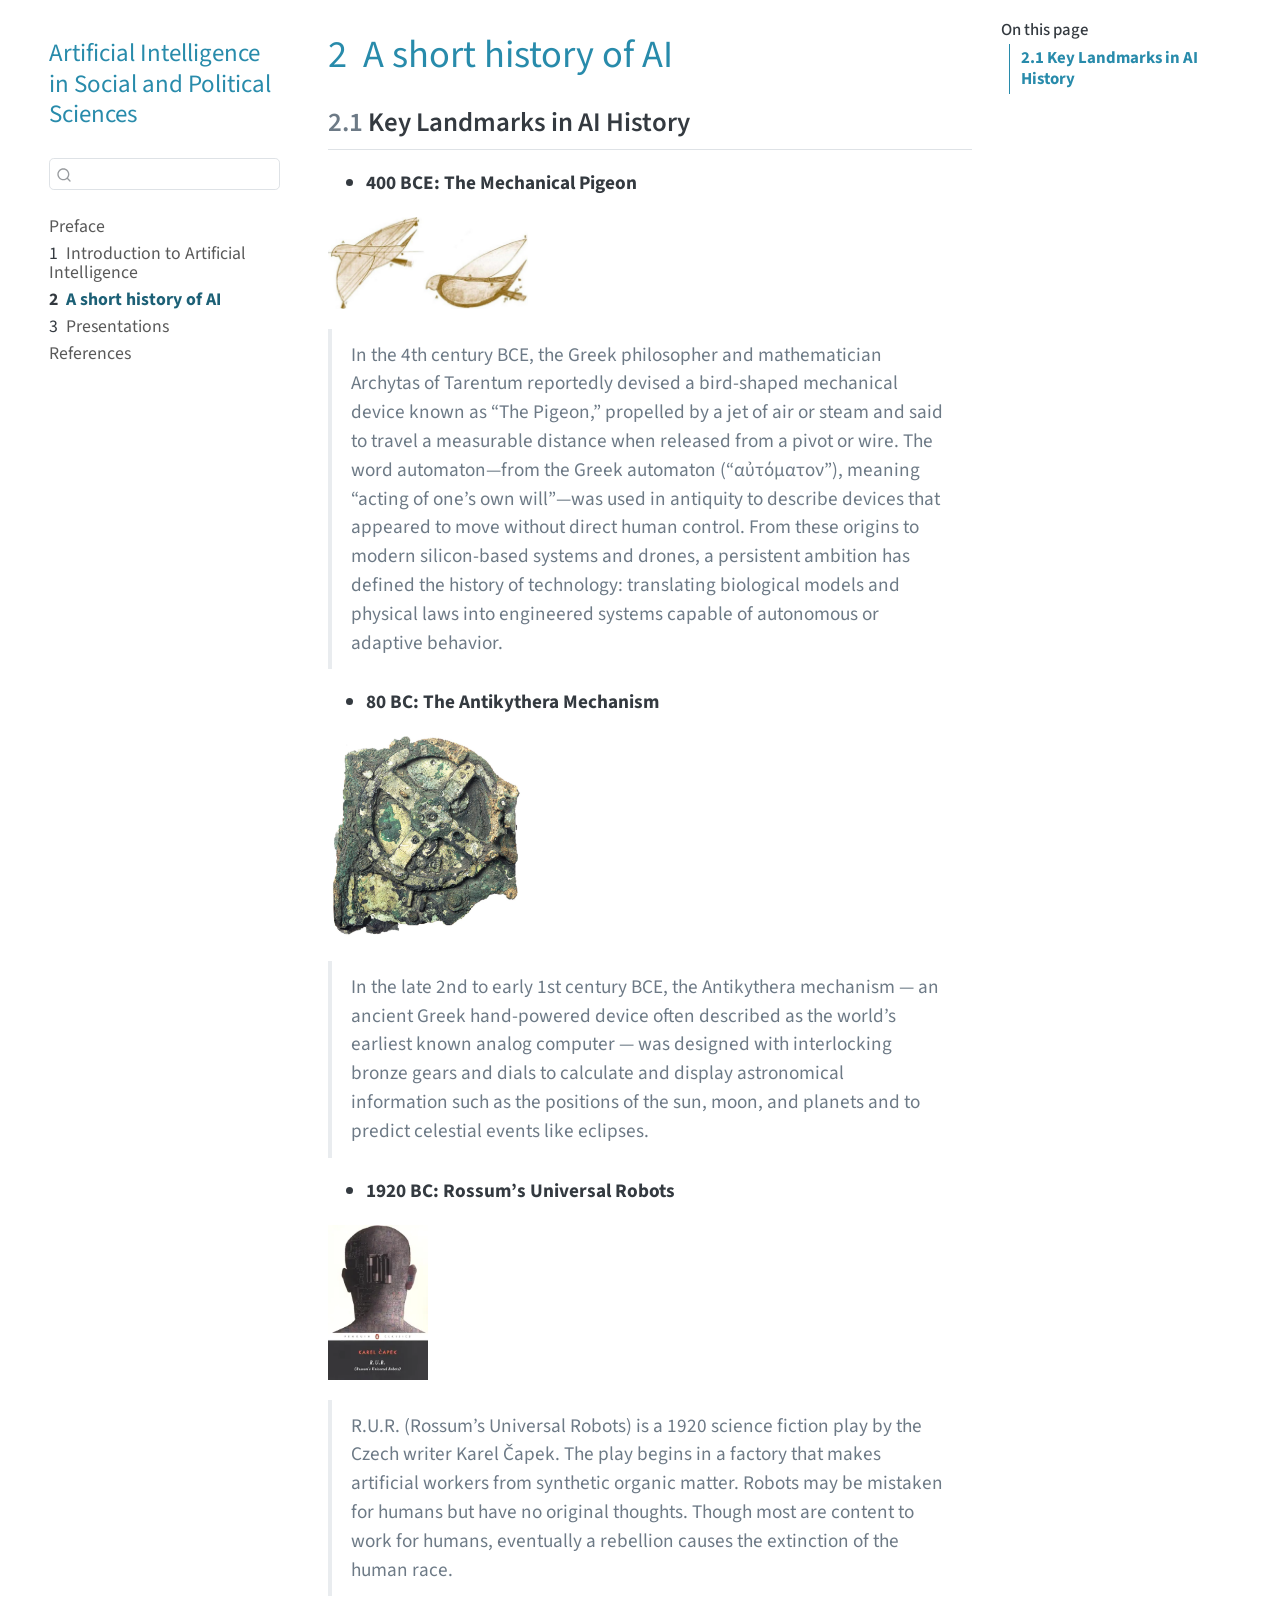
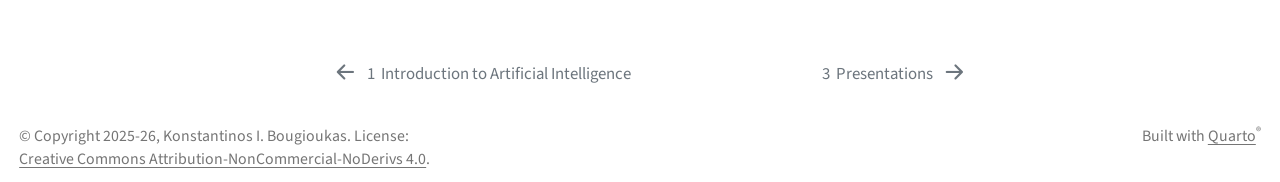
==== _book/history.html @ bc184f57 "0.1.3" ====
<!DOCTYPE html>
<html xmlns="http://www.w3.org/1999/xhtml" lang="en" xml:lang="en"><head>

<meta charset="utf-8">
<meta name="generator" content="quarto-1.8.27">

<meta name="viewport" content="width=device-width, initial-scale=1.0, user-scalable=yes">


<title>2&nbsp; A short history of AI – Artificial Intelligence in Social and Political Sciences</title>
<style>
code{white-space: pre-wrap;}
span.smallcaps{font-variant: small-caps;}
div.columns{display: flex; gap: min(4vw, 1.5em);}
div.column{flex: auto; overflow-x: auto;}
div.hanging-indent{margin-left: 1.5em; text-indent: -1.5em;}
ul.task-list{list-style: none;}
ul.task-list li input[type="checkbox"] {
  width: 0.8em;
  margin: 0 0.8em 0.2em -1em; /* quarto-specific, see https://github.com/quarto-dev/quarto-cli/issues/4556 */ 
  vertical-align: middle;
}
</style>


<script src="site_libs/quarto-nav/quarto-nav.js"></script>
<script src="site_libs/quarto-nav/headroom.min.js"></script>
<script src="site_libs/clipboard/clipboard.min.js"></script>
<script src="site_libs/quarto-search/autocomplete.umd.js"></script>
<script src="site_libs/quarto-search/fuse.min.js"></script>
<script src="site_libs/quarto-search/quarto-search.js"></script>
<meta name="quarto:offset" content="./">
<link href="./presentations.html" rel="next">
<link href="./intro.html" rel="prev">
<link href="./images/cover.png" rel="icon" type="image/png">
<script src="site_libs/quarto-html/quarto.js" type="module"></script>
<script src="site_libs/quarto-html/tabsets/tabsets.js" type="module"></script>
<script src="site_libs/quarto-html/axe/axe-check.js" type="module"></script>
<script src="site_libs/quarto-html/popper.min.js"></script>
<script src="site_libs/quarto-html/tippy.umd.min.js"></script>
<script src="site_libs/quarto-html/anchor.min.js"></script>
<link href="site_libs/quarto-html/tippy.css" rel="stylesheet">
<link href="site_libs/quarto-html/quarto-syntax-highlighting-ed96de9b727972fe78a7b5d16c58bf87.css" rel="stylesheet" id="quarto-text-highlighting-styles">
<script src="site_libs/bootstrap/bootstrap.min.js"></script>
<link href="site_libs/bootstrap/bootstrap-icons.css" rel="stylesheet">
<link href="site_libs/bootstrap/bootstrap-b979bb14bb5571f01108ce764b35f942.min.css" rel="stylesheet" append-hash="true" id="quarto-bootstrap" data-mode="light">
<script id="quarto-search-options" type="application/json">{
  "location": "sidebar",
  "copy-button": false,
  "collapse-after": 3,
  "panel-placement": "start",
  "type": "textbox",
  "limit": 50,
  "keyboard-shortcut": [
    "f",
    "/",
    "s"
  ],
  "show-item-context": false,
  "language": {
    "search-no-results-text": "No results",
    "search-matching-documents-text": "matching documents",
    "search-copy-link-title": "Copy link to search",
    "search-hide-matches-text": "Hide additional matches",
    "search-more-match-text": "more match in this document",
    "search-more-matches-text": "more matches in this document",
    "search-clear-button-title": "Clear",
    "search-text-placeholder": "",
    "search-detached-cancel-button-title": "Cancel",
    "search-submit-button-title": "Submit",
    "search-label": "Search"
  }
}</script>


</head>

<body class="nav-sidebar floating quarto-light">

<div id="quarto-search-results"></div>
  <header id="quarto-header" class="headroom fixed-top">
  <nav class="quarto-secondary-nav">
    <div class="container-fluid d-flex">
      <button type="button" class="quarto-btn-toggle btn" data-bs-toggle="collapse" role="button" data-bs-target=".quarto-sidebar-collapse-item" aria-controls="quarto-sidebar" aria-expanded="false" aria-label="Toggle sidebar navigation" onclick="if (window.quartoToggleHeadroom) { window.quartoToggleHeadroom(); }">
        <i class="bi bi-layout-text-sidebar-reverse"></i>
      </button>
        <nav class="quarto-page-breadcrumbs" aria-label="breadcrumb"><ol class="breadcrumb"><li class="breadcrumb-item"><a href="./history.html"><span class="chapter-number">2</span>&nbsp; <span class="chapter-title">A short history of AI</span></a></li></ol></nav>
        <a class="flex-grow-1" role="navigation" data-bs-toggle="collapse" data-bs-target=".quarto-sidebar-collapse-item" aria-controls="quarto-sidebar" aria-expanded="false" aria-label="Toggle sidebar navigation" onclick="if (window.quartoToggleHeadroom) { window.quartoToggleHeadroom(); }">      
        </a>
      <button type="button" class="btn quarto-search-button" aria-label="Search" onclick="window.quartoOpenSearch();">
        <i class="bi bi-search"></i>
      </button>
    </div>
  </nav>
</header>
<!-- content -->
<div id="quarto-content" class="quarto-container page-columns page-rows-contents page-layout-article">
<!-- sidebar -->
  <nav id="quarto-sidebar" class="sidebar collapse collapse-horizontal quarto-sidebar-collapse-item sidebar-navigation floating overflow-auto">
    <div class="pt-lg-2 mt-2 text-left sidebar-header">
    <div class="sidebar-title mb-0 py-0">
      <a href="./">Artificial Intelligence in Social and Political Sciences</a> 
    </div>
      </div>
        <div class="mt-2 flex-shrink-0 align-items-center">
        <div class="sidebar-search">
        <div id="quarto-search" class="" title="Search"></div>
        </div>
        </div>
    <div class="sidebar-menu-container"> 
    <ul class="list-unstyled mt-1">
        <li class="sidebar-item">
  <div class="sidebar-item-container"> 
  <a href="./index.html" class="sidebar-item-text sidebar-link">
 <span class="menu-text">Preface</span></a>
  </div>
</li>
        <li class="sidebar-item">
  <div class="sidebar-item-container"> 
  <a href="./intro.html" class="sidebar-item-text sidebar-link">
 <span class="menu-text"><span class="chapter-number">1</span>&nbsp; <span class="chapter-title">Introduction to Artificial Intelligence</span></span></a>
  </div>
</li>
        <li class="sidebar-item">
  <div class="sidebar-item-container"> 
  <a href="./history.html" class="sidebar-item-text sidebar-link active">
 <span class="menu-text"><span class="chapter-number">2</span>&nbsp; <span class="chapter-title">A short history of AI</span></span></a>
  </div>
</li>
        <li class="sidebar-item">
  <div class="sidebar-item-container"> 
  <a href="./presentations.html" class="sidebar-item-text sidebar-link">
 <span class="menu-text"><span class="chapter-number">3</span>&nbsp; <span class="chapter-title">Presentations</span></span></a>
  </div>
</li>
        <li class="sidebar-item">
  <div class="sidebar-item-container"> 
  <a href="./references.html" class="sidebar-item-text sidebar-link">
 <span class="menu-text">References</span></a>
  </div>
</li>
    </ul>
    </div>
</nav>
<div id="quarto-sidebar-glass" class="quarto-sidebar-collapse-item" data-bs-toggle="collapse" data-bs-target=".quarto-sidebar-collapse-item"></div>
<!-- margin-sidebar -->
    <div id="quarto-margin-sidebar" class="sidebar margin-sidebar">
        <nav id="TOC" role="doc-toc" class="toc-active">
    <h2 id="toc-title">On this page</h2>
   
  <ul>
  <li><a href="#key-landmarks-in-ai-history" id="toc-key-landmarks-in-ai-history" class="nav-link active" data-scroll-target="#key-landmarks-in-ai-history"><span class="header-section-number">2.1</span> Key Landmarks in AI History</a></li>
  </ul>
</nav>
    </div>
<!-- main -->
<main class="content" id="quarto-document-content">

<header id="title-block-header" class="quarto-title-block default">
<div class="quarto-title">
<h1 class="title"><span id="sec-history" class="quarto-section-identifier"><span class="chapter-number">2</span>&nbsp; <span class="chapter-title">A short history of AI</span></span></h1>
</div>



<div class="quarto-title-meta">

    
  
    
  </div>
  


</header>


<section id="key-landmarks-in-ai-history" class="level2" data-number="2.1">
<h2 data-number="2.1" class="anchored" data-anchor-id="key-landmarks-in-ai-history"><span class="header-section-number">2.1</span> Key Landmarks in AI History</h2>
<ul>
<li><strong>400 BCE: The Mechanical Pigeon</strong></li>
</ul>
<p><img src="\images\pigeon.png" class="img-fluid" width="200"></p>
<blockquote class="blockquote">
<p>In the 4th century BCE, the Greek philosopher and mathematician Archytas of Tarentum reportedly devised a bird-shaped mechanical device known as “The Pigeon,” propelled by a jet of air or steam and said to travel a measurable distance when released from a pivot or wire. The word automaton—from the Greek automaton (“αὐτόματον”), meaning “acting of one’s own will”—was used in antiquity to describe devices that appeared to move without direct human control. From these origins to modern silicon-based systems and drones, a persistent ambition has defined the history of technology: translating biological models and physical laws into engineered systems capable of autonomous or adaptive behavior.</p>
</blockquote>
<ul>
<li><strong>80 BC: The Antikythera Mechanism</strong></li>
</ul>
<p><img src="\images\antikythera.png" class="img-fluid" data-column="margin" width="200"></p>
<blockquote class="blockquote">
<p>In the late 2nd to early 1st century BCE, the Antikythera mechanism — an ancient Greek hand‑powered device often described as the world’s earliest known analog computer — was designed with interlocking bronze gears and dials to calculate and display astronomical information such as the positions of the sun, moon, and planets and to predict celestial events like eclipses.</p>
</blockquote>
<ul>
<li><strong>1920 BC: Rossum’s Universal Robots</strong></li>
</ul>
<p><img src="\images\rur.webp" class="img-fluid" data-column="margin" width="100"></p>
<blockquote class="blockquote">
<p>R.U.R. (Rossum’s Universal Robots) is a 1920 science fiction play by the Czech writer Karel Čapek. The play begins in a factory that makes artificial workers from synthetic organic matter. Robots may be mistaken for humans but have no original thoughts. Though most are content to work for humans, eventually a rebellion causes the extinction of the human race.</p>
</blockquote>


</section>

</main> <!-- /main -->
<script id="quarto-html-after-body" type="application/javascript">
  window.document.addEventListener("DOMContentLoaded", function (event) {
    const icon = "";
    const anchorJS = new window.AnchorJS();
    anchorJS.options = {
      placement: 'right',
      icon: icon
    };
    anchorJS.add('.anchored');
    const isCodeAnnotation = (el) => {
      for (const clz of el.classList) {
        if (clz.startsWith('code-annotation-')) {                     
          return true;
        }
      }
      return false;
    }
    const onCopySuccess = function(e) {
      // button target
      const button = e.trigger;
      // don't keep focus
      button.blur();
      // flash "checked"
      button.classList.add('code-copy-button-checked');
      var currentTitle = button.getAttribute("title");
      button.setAttribute("title", "Copied!");
      let tooltip;
      if (window.bootstrap) {
        button.setAttribute("data-bs-toggle", "tooltip");
        button.setAttribute("data-bs-placement", "left");
        button.setAttribute("data-bs-title", "Copied!");
        tooltip = new bootstrap.Tooltip(button, 
          { trigger: "manual", 
            customClass: "code-copy-button-tooltip",
            offset: [0, -8]});
        tooltip.show();    
      }
      setTimeout(function() {
        if (tooltip) {
          tooltip.hide();
          button.removeAttribute("data-bs-title");
          button.removeAttribute("data-bs-toggle");
          button.removeAttribute("data-bs-placement");
        }
        button.setAttribute("title", currentTitle);
        button.classList.remove('code-copy-button-checked');
      }, 1000);
      // clear code selection
      e.clearSelection();
    }
    const getTextToCopy = function(trigger) {
      const outerScaffold = trigger.parentElement.cloneNode(true);
      const codeEl = outerScaffold.querySelector('code');
      for (const childEl of codeEl.children) {
        if (isCodeAnnotation(childEl)) {
          childEl.remove();
        }
      }
      return codeEl.innerText;
    }
    const clipboard = new window.ClipboardJS('.code-copy-button:not([data-in-quarto-modal])', {
      text: getTextToCopy
    });
    clipboard.on('success', onCopySuccess);
    if (window.document.getElementById('quarto-embedded-source-code-modal')) {
      const clipboardModal = new window.ClipboardJS('.code-copy-button[data-in-quarto-modal]', {
        text: getTextToCopy,
        container: window.document.getElementById('quarto-embedded-source-code-modal')
      });
      clipboardModal.on('success', onCopySuccess);
    }
      var localhostRegex = new RegExp(/^(?:http|https):\/\/localhost\:?[0-9]*\//);
      var mailtoRegex = new RegExp(/^mailto:/);
        var filterRegex = new RegExp('/' + window.location.host + '/');
      var isInternal = (href) => {
          return filterRegex.test(href) || localhostRegex.test(href) || mailtoRegex.test(href);
      }
      // Inspect non-navigation links and adorn them if external
     var links = window.document.querySelectorAll('a[href]:not(.nav-link):not(.navbar-brand):not(.toc-action):not(.sidebar-link):not(.sidebar-item-toggle):not(.pagination-link):not(.no-external):not([aria-hidden]):not(.dropdown-item):not(.quarto-navigation-tool):not(.about-link)');
      for (var i=0; i<links.length; i++) {
        const link = links[i];
        if (!isInternal(link.href)) {
          // undo the damage that might have been done by quarto-nav.js in the case of
          // links that we want to consider external
          if (link.dataset.originalHref !== undefined) {
            link.href = link.dataset.originalHref;
          }
            // target, if specified
            link.setAttribute("target", "_blank");
            if (link.getAttribute("rel") === null) {
              link.setAttribute("rel", "noopener");
            }
        }
      }
    function tippyHover(el, contentFn, onTriggerFn, onUntriggerFn) {
      const config = {
        allowHTML: true,
        maxWidth: 500,
        delay: 100,
        arrow: false,
        appendTo: function(el) {
            return el.parentElement;
        },
        interactive: true,
        interactiveBorder: 10,
        theme: 'quarto',
        placement: 'bottom-start',
      };
      if (contentFn) {
        config.content = contentFn;
      }
      if (onTriggerFn) {
        config.onTrigger = onTriggerFn;
      }
      if (onUntriggerFn) {
        config.onUntrigger = onUntriggerFn;
      }
      window.tippy(el, config); 
    }
    const noterefs = window.document.querySelectorAll('a[role="doc-noteref"]');
    for (var i=0; i<noterefs.length; i++) {
      const ref = noterefs[i];
      tippyHover(ref, function() {
        // use id or data attribute instead here
        let href = ref.getAttribute('data-footnote-href') || ref.getAttribute('href');
        try { href = new URL(href).hash; } catch {}
        const id = href.replace(/^#\/?/, "");
        const note = window.document.getElementById(id);
        if (note) {
          return note.innerHTML;
        } else {
          return "";
        }
      });
    }
    const xrefs = window.document.querySelectorAll('a.quarto-xref');
    const processXRef = (id, note) => {
      // Strip column container classes
      const stripColumnClz = (el) => {
        el.classList.remove("page-full", "page-columns");
        if (el.children) {
          for (const child of el.children) {
            stripColumnClz(child);
          }
        }
      }
      stripColumnClz(note)
      if (id === null || id.startsWith('sec-')) {
        // Special case sections, only their first couple elements
        const container = document.createElement("div");
        if (note.children && note.children.length > 2) {
          container.appendChild(note.children[0].cloneNode(true));
          for (let i = 1; i < note.children.length; i++) {
            const child = note.children[i];
            if (child.tagName === "P" && child.innerText === "") {
              continue;
            } else {
              container.appendChild(child.cloneNode(true));
              break;
            }
          }
          if (window.Quarto?.typesetMath) {
            window.Quarto.typesetMath(container);
          }
          return container.innerHTML
        } else {
          if (window.Quarto?.typesetMath) {
            window.Quarto.typesetMath(note);
          }
          return note.innerHTML;
        }
      } else {
        // Remove any anchor links if they are present
        const anchorLink = note.querySelector('a.anchorjs-link');
        if (anchorLink) {
          anchorLink.remove();
        }
        if (window.Quarto?.typesetMath) {
          window.Quarto.typesetMath(note);
        }
        if (note.classList.contains("callout")) {
          return note.outerHTML;
        } else {
          return note.innerHTML;
        }
      }
    }
    for (var i=0; i<xrefs.length; i++) {
      const xref = xrefs[i];
      tippyHover(xref, undefined, function(instance) {
        instance.disable();
        let url = xref.getAttribute('href');
        let hash = undefined; 
        if (url.startsWith('#')) {
          hash = url;
        } else {
          try { hash = new URL(url).hash; } catch {}
        }
        if (hash) {
          const id = hash.replace(/^#\/?/, "");
          const note = window.document.getElementById(id);
          if (note !== null) {
            try {
              const html = processXRef(id, note.cloneNode(true));
              instance.setContent(html);
            } finally {
              instance.enable();
              instance.show();
            }
          } else {
            // See if we can fetch this
            fetch(url.split('#')[0])
            .then(res => res.text())
            .then(html => {
              const parser = new DOMParser();
              const htmlDoc = parser.parseFromString(html, "text/html");
              const note = htmlDoc.getElementById(id);
              if (note !== null) {
                const html = processXRef(id, note);
                instance.setContent(html);
              } 
            }).finally(() => {
              instance.enable();
              instance.show();
            });
          }
        } else {
          // See if we can fetch a full url (with no hash to target)
          // This is a special case and we should probably do some content thinning / targeting
          fetch(url)
          .then(res => res.text())
          .then(html => {
            const parser = new DOMParser();
            const htmlDoc = parser.parseFromString(html, "text/html");
            const note = htmlDoc.querySelector('main.content');
            if (note !== null) {
              // This should only happen for chapter cross references
              // (since there is no id in the URL)
              // remove the first header
              if (note.children.length > 0 && note.children[0].tagName === "HEADER") {
                note.children[0].remove();
              }
              const html = processXRef(null, note);
              instance.setContent(html);
            } 
          }).finally(() => {
            instance.enable();
            instance.show();
          });
        }
      }, function(instance) {
      });
    }
        let selectedAnnoteEl;
        const selectorForAnnotation = ( cell, annotation) => {
          let cellAttr = 'data-code-cell="' + cell + '"';
          let lineAttr = 'data-code-annotation="' +  annotation + '"';
          const selector = 'span[' + cellAttr + '][' + lineAttr + ']';
          return selector;
        }
        const selectCodeLines = (annoteEl) => {
          const doc = window.document;
          const targetCell = annoteEl.getAttribute("data-target-cell");
          const targetAnnotation = annoteEl.getAttribute("data-target-annotation");
          const annoteSpan = window.document.querySelector(selectorForAnnotation(targetCell, targetAnnotation));
          const lines = annoteSpan.getAttribute("data-code-lines").split(",");
          const lineIds = lines.map((line) => {
            return targetCell + "-" + line;
          })
          let top = null;
          let height = null;
          let parent = null;
          if (lineIds.length > 0) {
              //compute the position of the single el (top and bottom and make a div)
              const el = window.document.getElementById(lineIds[0]);
              top = el.offsetTop;
              height = el.offsetHeight;
              parent = el.parentElement.parentElement;
            if (lineIds.length > 1) {
              const lastEl = window.document.getElementById(lineIds[lineIds.length - 1]);
              const bottom = lastEl.offsetTop + lastEl.offsetHeight;
              height = bottom - top;
            }
            if (top !== null && height !== null && parent !== null) {
              // cook up a div (if necessary) and position it 
              let div = window.document.getElementById("code-annotation-line-highlight");
              if (div === null) {
                div = window.document.createElement("div");
                div.setAttribute("id", "code-annotation-line-highlight");
                div.style.position = 'absolute';
                parent.appendChild(div);
              }
              div.style.top = top - 2 + "px";
              div.style.height = height + 4 + "px";
              div.style.left = 0;
              let gutterDiv = window.document.getElementById("code-annotation-line-highlight-gutter");
              if (gutterDiv === null) {
                gutterDiv = window.document.createElement("div");
                gutterDiv.setAttribute("id", "code-annotation-line-highlight-gutter");
                gutterDiv.style.position = 'absolute';
                const codeCell = window.document.getElementById(targetCell);
                const gutter = codeCell.querySelector('.code-annotation-gutter');
                gutter.appendChild(gutterDiv);
              }
              gutterDiv.style.top = top - 2 + "px";
              gutterDiv.style.height = height + 4 + "px";
            }
            selectedAnnoteEl = annoteEl;
          }
        };
        const unselectCodeLines = () => {
          const elementsIds = ["code-annotation-line-highlight", "code-annotation-line-highlight-gutter"];
          elementsIds.forEach((elId) => {
            const div = window.document.getElementById(elId);
            if (div) {
              div.remove();
            }
          });
          selectedAnnoteEl = undefined;
        };
          // Handle positioning of the toggle
      window.addEventListener(
        "resize",
        throttle(() => {
          elRect = undefined;
          if (selectedAnnoteEl) {
            selectCodeLines(selectedAnnoteEl);
          }
        }, 10)
      );
      function throttle(fn, ms) {
      let throttle = false;
      let timer;
        return (...args) => {
          if(!throttle) { // first call gets through
              fn.apply(this, args);
              throttle = true;
          } else { // all the others get throttled
              if(timer) clearTimeout(timer); // cancel #2
              timer = setTimeout(() => {
                fn.apply(this, args);
                timer = throttle = false;
              }, ms);
          }
        };
      }
        // Attach click handler to the DT
        const annoteDls = window.document.querySelectorAll('dt[data-target-cell]');
        for (const annoteDlNode of annoteDls) {
          annoteDlNode.addEventListener('click', (event) => {
            const clickedEl = event.target;
            if (clickedEl !== selectedAnnoteEl) {
              unselectCodeLines();
              const activeEl = window.document.querySelector('dt[data-target-cell].code-annotation-active');
              if (activeEl) {
                activeEl.classList.remove('code-annotation-active');
              }
              selectCodeLines(clickedEl);
              clickedEl.classList.add('code-annotation-active');
            } else {
              // Unselect the line
              unselectCodeLines();
              clickedEl.classList.remove('code-annotation-active');
            }
          });
        }
    const findCites = (el) => {
      const parentEl = el.parentElement;
      if (parentEl) {
        const cites = parentEl.dataset.cites;
        if (cites) {
          return {
            el,
            cites: cites.split(' ')
          };
        } else {
          return findCites(el.parentElement)
        }
      } else {
        return undefined;
      }
    };
    var bibliorefs = window.document.querySelectorAll('a[role="doc-biblioref"]');
    for (var i=0; i<bibliorefs.length; i++) {
      const ref = bibliorefs[i];
      const citeInfo = findCites(ref);
      if (citeInfo) {
        tippyHover(citeInfo.el, function() {
          var popup = window.document.createElement('div');
          citeInfo.cites.forEach(function(cite) {
            var citeDiv = window.document.createElement('div');
            citeDiv.classList.add('hanging-indent');
            citeDiv.classList.add('csl-entry');
            var biblioDiv = window.document.getElementById('ref-' + cite);
            if (biblioDiv) {
              citeDiv.innerHTML = biblioDiv.innerHTML;
            }
            popup.appendChild(citeDiv);
          });
          return popup.innerHTML;
        });
      }
    }
  });
  </script>
<nav class="page-navigation">
  <div class="nav-page nav-page-previous">
      <a href="./intro.html" class="pagination-link" aria-label="Introduction to Artificial Intelligence">
        <i class="bi bi-arrow-left-short"></i> <span class="nav-page-text"><span class="chapter-number">1</span>&nbsp; <span class="chapter-title">Introduction to Artificial Intelligence</span></span>
      </a>          
  </div>
  <div class="nav-page nav-page-next">
      <a href="./presentations.html" class="pagination-link" aria-label="Presentations">
        <span class="nav-page-text"><span class="chapter-number">3</span>&nbsp; <span class="chapter-title">Presentations</span></span> <i class="bi bi-arrow-right-short"></i>
      </a>
  </div>
</nav>
</div> <!-- /content -->
<footer class="footer">
  <div class="nav-footer">
    <div class="nav-footer-left">
<p>© Copyright 2025-26, Konstantinos I. Bougioukas. License: <a href="https://creativecommons.org/licenses/by-nc-nd/4.0/">Creative Commons Attribution-NonCommercial-NoDerivs 4.0</a>.</p>
</div>   
    <div class="nav-footer-center">
      &nbsp;
    </div>
    <div class="nav-footer-right">
<p>Built with <a href="https://quarto.org/">Quarto</a><sup>®</sup></p>
</div>
  </div>
</footer>




</body></html>
---- _book/site_libs/quarto-html/tippy.css ----
.tippy-box[data-animation=fade][data-state=hidden]{opacity:0}[data-tippy-root]{max-width:calc(100vw - 10px)}.tippy-box{position:relative;background-color:#333;color:#fff;border-radius:4px;font-size:14px;line-height:1.4;white-space:normal;outline:0;transition-property:transform,visibility,opacity}.tippy-box[data-placement^=top]>.tippy-arrow{bottom:0}.tippy-box[data-placement^=top]>.tippy-arrow:before{bottom:-7px;left:0;border-width:8px 8px 0;border-top-color:initial;transform-origin:center top}.tippy-box[data-placement^=bottom]>.tippy-arrow{top:0}.tippy-box[data-placement^=bottom]>.tippy-arrow:before{top:-7px;left:0;border-width:0 8px 8px;border-bottom-color:initial;transform-origin:center bottom}.tippy-box[data-placement^=left]>.tippy-arrow{right:0}.tippy-box[data-placement^=left]>.tippy-arrow:before{border-width:8px 0 8px 8px;border-left-color:initial;right:-7px;transform-origin:center left}.tippy-box[data-placement^=right]>.tippy-arrow{left:0}.tippy-box[data-placement^=right]>.tippy-arrow:before{left:-7px;border-width:8px 8px 8px 0;border-right-color:initial;transform-origin:center right}.tippy-box[data-inertia][data-state=visible]{transition-timing-function:cubic-bezier(.54,1.5,.38,1.11)}.tippy-arrow{width:16px;height:16px;color:#333}.tippy-arrow:before{content:"";position:absolute;border-color:transparent;border-style:solid}.tippy-content{position:relative;padding:5px 9px;z-index:1}
---- _book/site_libs/quarto-html/quarto-syntax-highlighting-ed96de9b727972fe78a7b5d16c58bf87.css ----
/* quarto syntax highlight colors */
:root {
  --quarto-hl-ot-color: #003B4F;
  --quarto-hl-at-color: #657422;
  --quarto-hl-ss-color: #20794D;
  --quarto-hl-an-color: #5E5E5E;
  --quarto-hl-fu-color: #4758AB;
  --quarto-hl-st-color: #20794D;
  --quarto-hl-cf-color: #003B4F;
  --quarto-hl-op-color: #5E5E5E;
  --quarto-hl-er-color: #AD0000;
  --quarto-hl-bn-color: #AD0000;
  --quarto-hl-al-color: #AD0000;
  --quarto-hl-va-color: #111111;
  --quarto-hl-bu-color: inherit;
  --quarto-hl-ex-color: inherit;
  --quarto-hl-pp-color: #AD0000;
  --quarto-hl-in-color: #5E5E5E;
  --quarto-hl-vs-color: #20794D;
  --quarto-hl-wa-color: #5E5E5E;
  --quarto-hl-do-color: #5E5E5E;
  --quarto-hl-im-color: #00769E;
  --quarto-hl-ch-color: #20794D;
  --quarto-hl-dt-color: #AD0000;
  --quarto-hl-fl-color: #AD0000;
  --quarto-hl-co-color: #5E5E5E;
  --quarto-hl-cv-color: #5E5E5E;
  --quarto-hl-cn-color: #8f5902;
  --quarto-hl-sc-color: #5E5E5E;
  --quarto-hl-dv-color: #AD0000;
  --quarto-hl-kw-color: #003B4F;
}

/* other quarto variables */
:root {
  --quarto-font-monospace: SFMono-Regular, Menlo, Monaco, Consolas, "Liberation Mono", "Courier New", monospace;
}

/* syntax highlight based on Pandoc's rules */
pre > code.sourceCode > span {
  color: #003B4F;
}

code.sourceCode > span {
  color: #003B4F;
}

div.sourceCode,
div.sourceCode pre.sourceCode {
  color: #003B4F;
}

/* Normal */
code span {
  color: #003B4F;
}

/* Alert */
code span.al {
  color: #AD0000;
  font-style: inherit;
}

/* Annotation */
code span.an {
  color: #5E5E5E;
  font-style: inherit;
}

/* Attribute */
code span.at {
  color: #657422;
  font-style: inherit;
}

/* BaseN */
code span.bn {
  color: #AD0000;
  font-style: inherit;
}

/* BuiltIn */
code span.bu {
  font-style: inherit;
}

/* ControlFlow */
code span.cf {
  color: #003B4F;
  font-weight: bold;
  font-style: inherit;
}

/* Char */
code span.ch {
  color: #20794D;
  font-style: inherit;
}

/* Constant */
code span.cn {
  color: #8f5902;
  font-style: inherit;
}

/* Comment */
code span.co {
  color: #5E5E5E;
  font-style: inherit;
}

/* CommentVar */
code span.cv {
  color: #5E5E5E;
  font-style: italic;
}

/* Documentation */
code span.do {
  color: #5E5E5E;
  font-style: italic;
}

/* DataType */
code span.dt {
  color: #AD0000;
  font-style: inherit;
}

/* DecVal */
code span.dv {
  color: #AD0000;
  font-style: inherit;
}

/* Error */
code span.er {
  color: #AD0000;
  font-style: inherit;
}

/* Extension */
code span.ex {
  font-style: inherit;
}

/* Float */
code span.fl {
  color: #AD0000;
  font-style: inherit;
}

/* Function */
code span.fu {
  color: #4758AB;
  font-style: inherit;
}

/* Import */
code span.im {
  color: #00769E;
  font-style: inherit;
}

/* Information */
code span.in {
  color: #5E5E5E;
  font-style: inherit;
}

/* Keyword */
code span.kw {
  color: #003B4F;
  font-weight: bold;
  font-style: inherit;
}

/* Operator */
code span.op {
  color: #5E5E5E;
  font-style: inherit;
}

/* Other */
code span.ot {
  color: #003B4F;
  font-style: inherit;
}

/* Preprocessor */
code span.pp {
  color: #AD0000;
  font-style: inherit;
}

/* SpecialChar */
code span.sc {
  color: #5E5E5E;
  font-style: inherit;
}

/* SpecialString */
code span.ss {
  color: #20794D;
  font-style: inherit;
}

/* String */
code span.st {
  color: #20794D;
  font-style: inherit;
}

/* Variable */
code span.va {
  color: #111111;
  font-style: inherit;
}

/* VerbatimString */
code span.vs {
  color: #20794D;
  font-style: inherit;
}

/* Warning */
code span.wa {
  color: #5E5E5E;
  font-style: italic;
}

.prevent-inlining {
  content: "</";
}

/*# sourceMappingURL=0920dd6d7437995b8cdf7429764427b1.css.map */
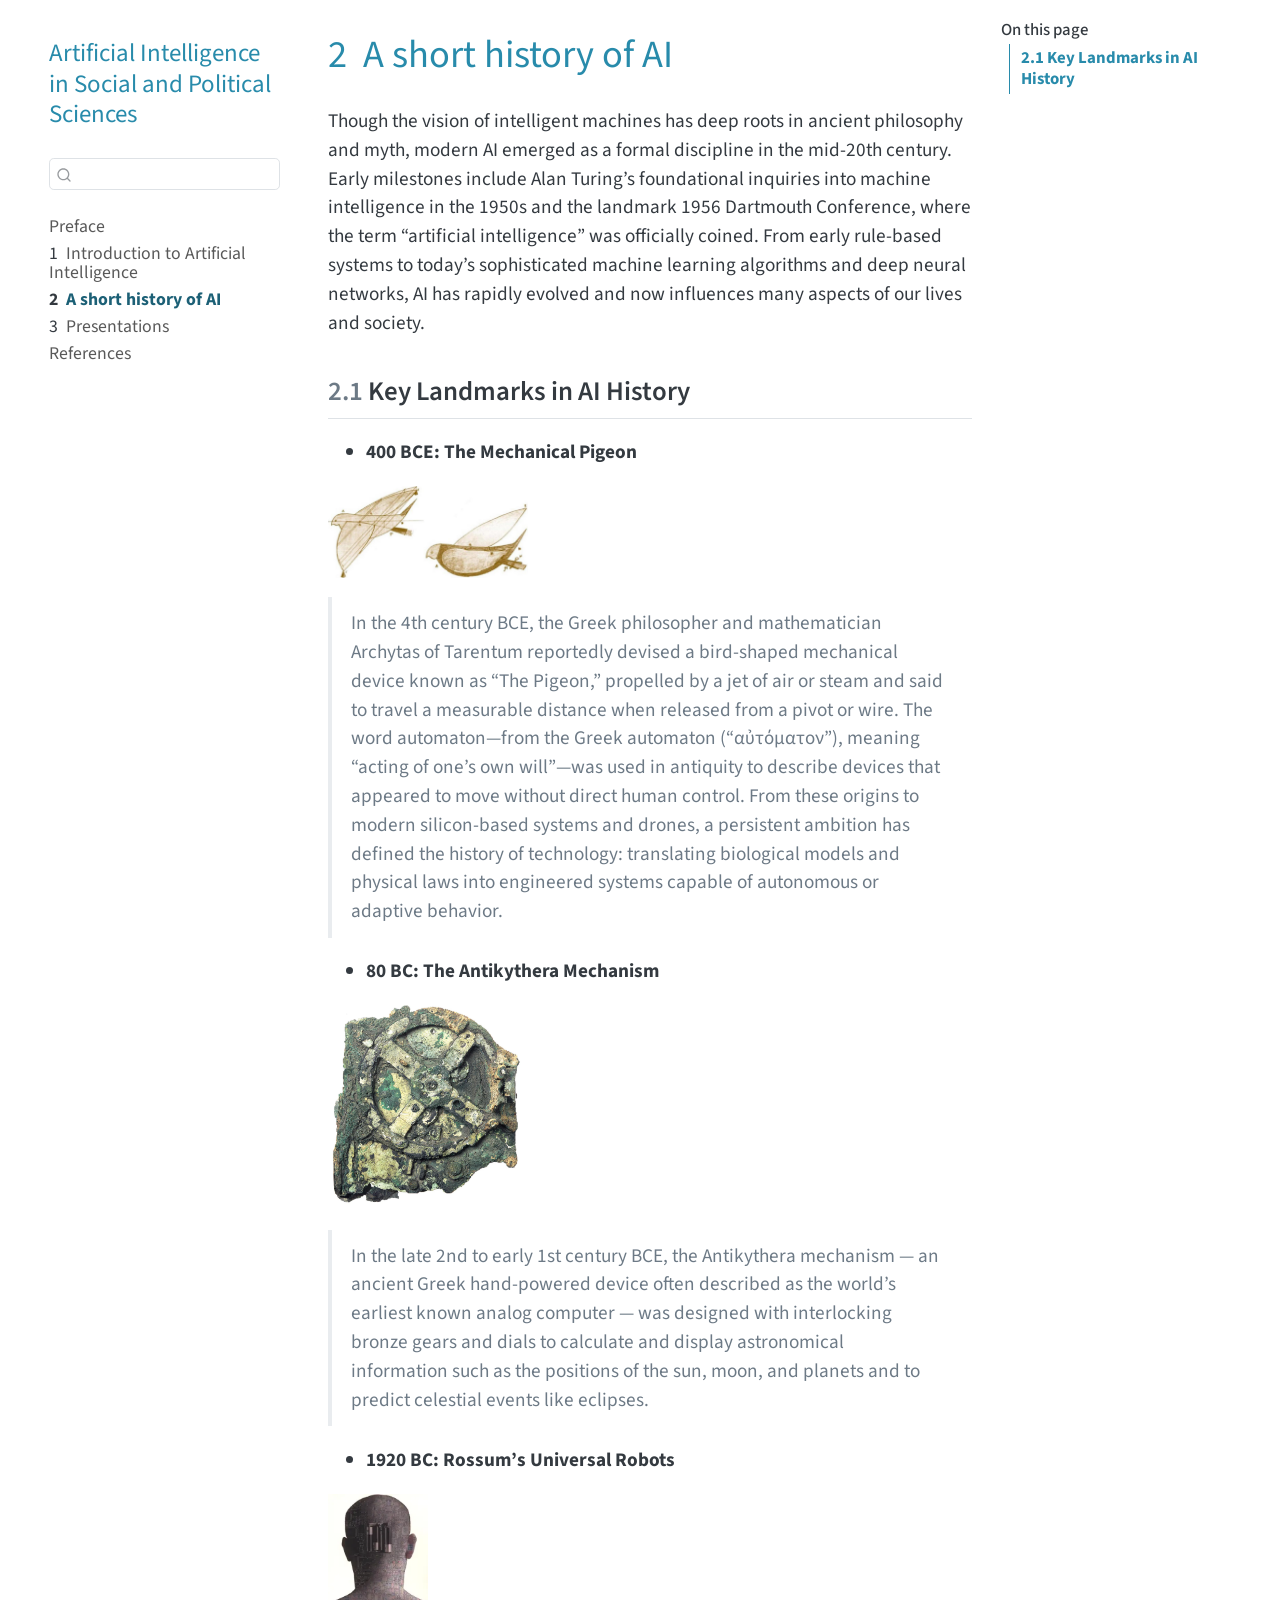
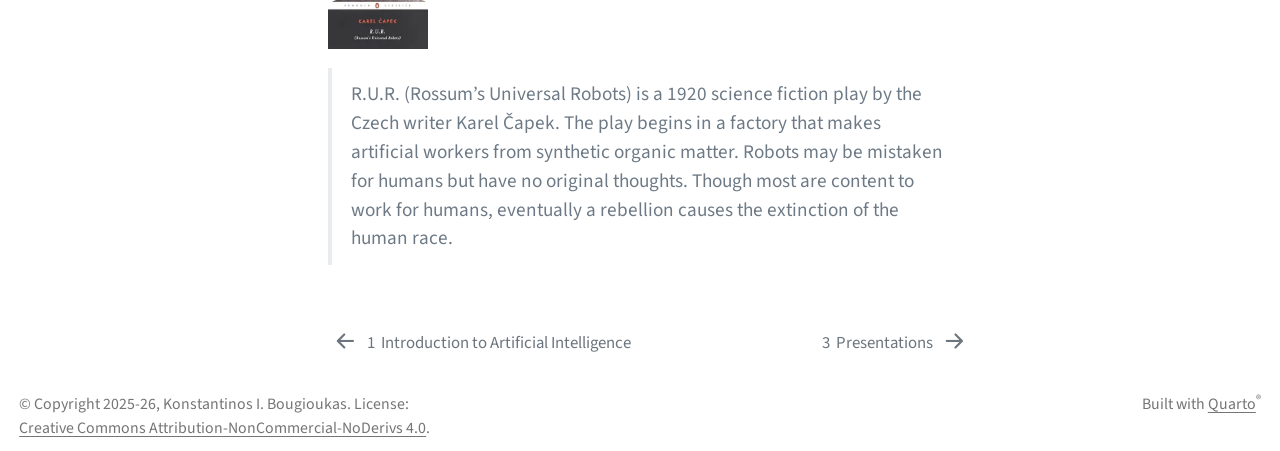
==== commit 127af141: "0.1.4" ====
--- a/_book/history.html
+++ b/_book/history.html
@@ -175,6 +175,7 @@
 </header>
 
 
+<p>Though the vision of intelligent machines has deep roots in ancient philosophy and myth, modern AI emerged as a formal discipline in the mid-20th century. Early milestones include Alan Turing’s foundational inquiries into machine intelligence in the 1950s and the landmark 1956 Dartmouth Conference, where the term “artificial intelligence” was officially coined. From early rule-based systems to today’s sophisticated machine learning algorithms and deep neural networks, AI has rapidly evolved and now influences many aspects of our lives and society.</p>
 <section id="key-landmarks-in-ai-history" class="level2" data-number="2.1">
 <h2 data-number="2.1" class="anchored" data-anchor-id="key-landmarks-in-ai-history"><span class="header-section-number">2.1</span> Key Landmarks in AI History</h2>
 <ul>
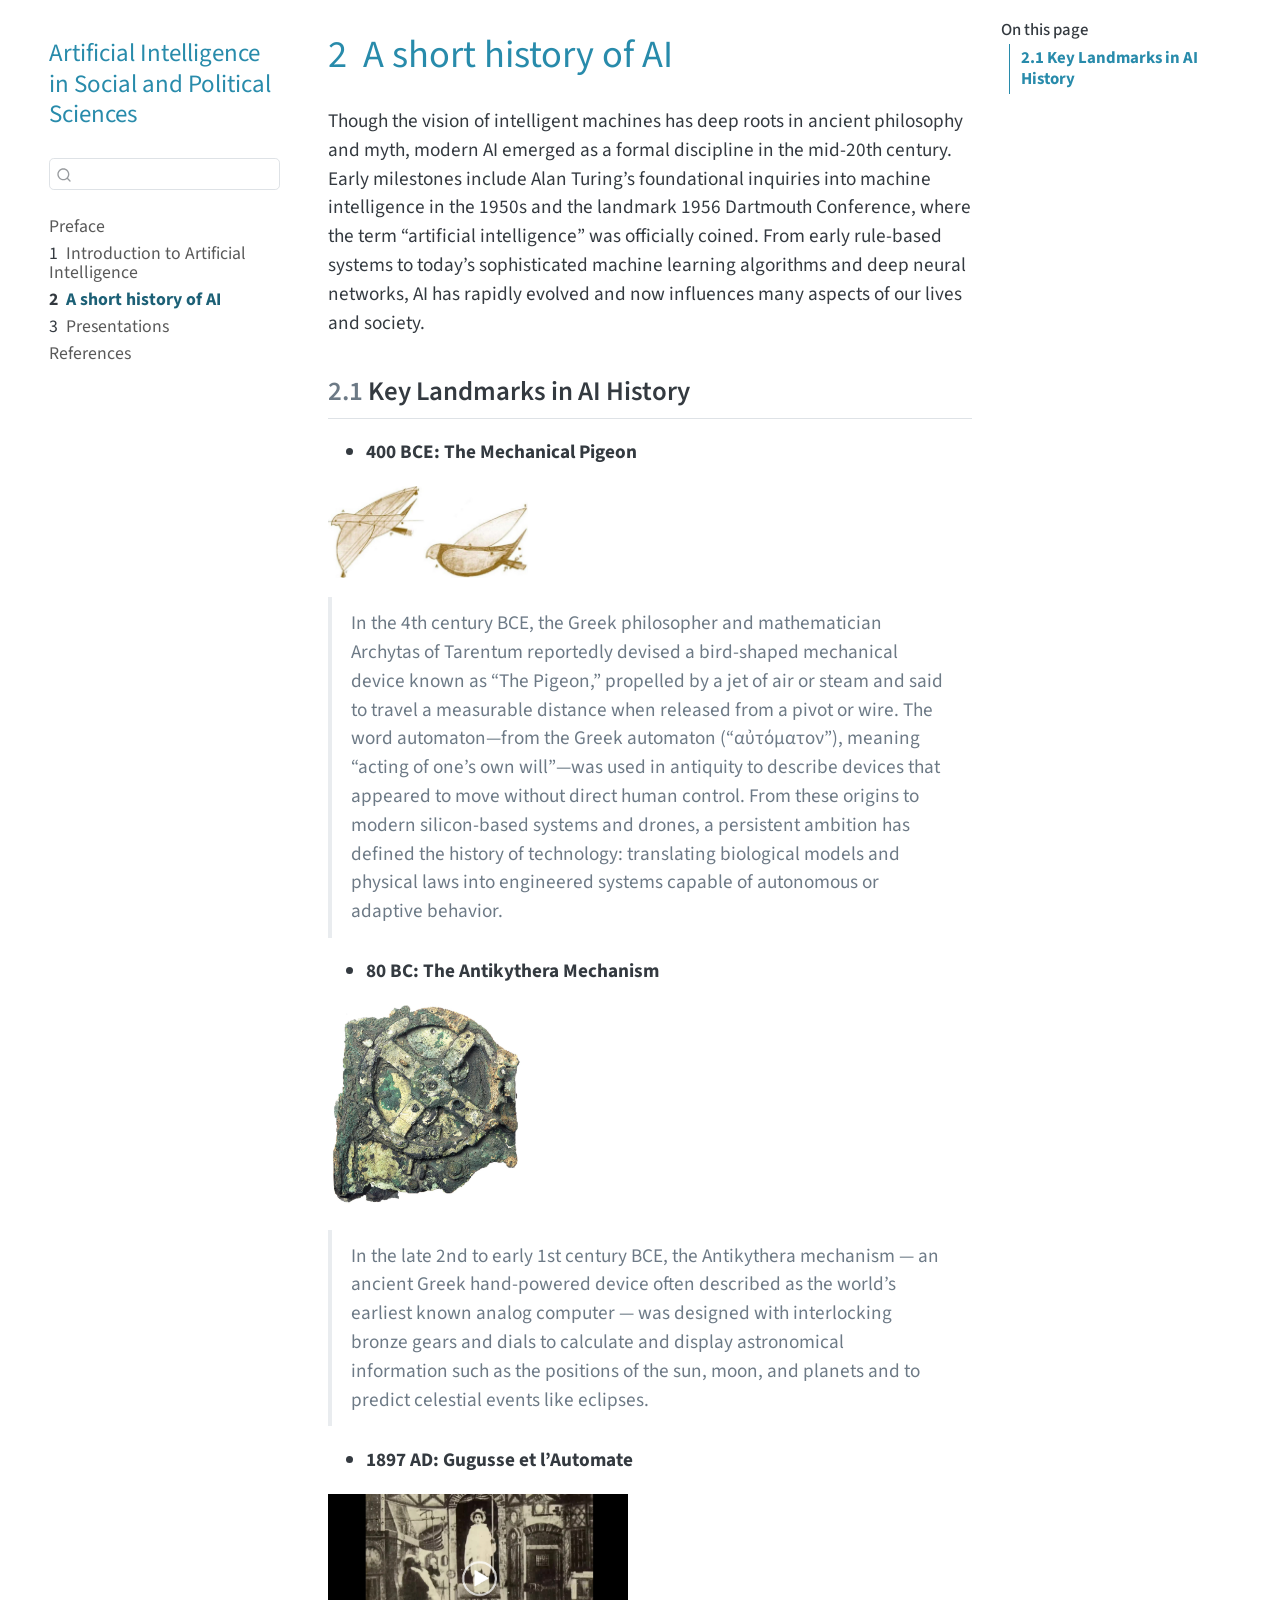
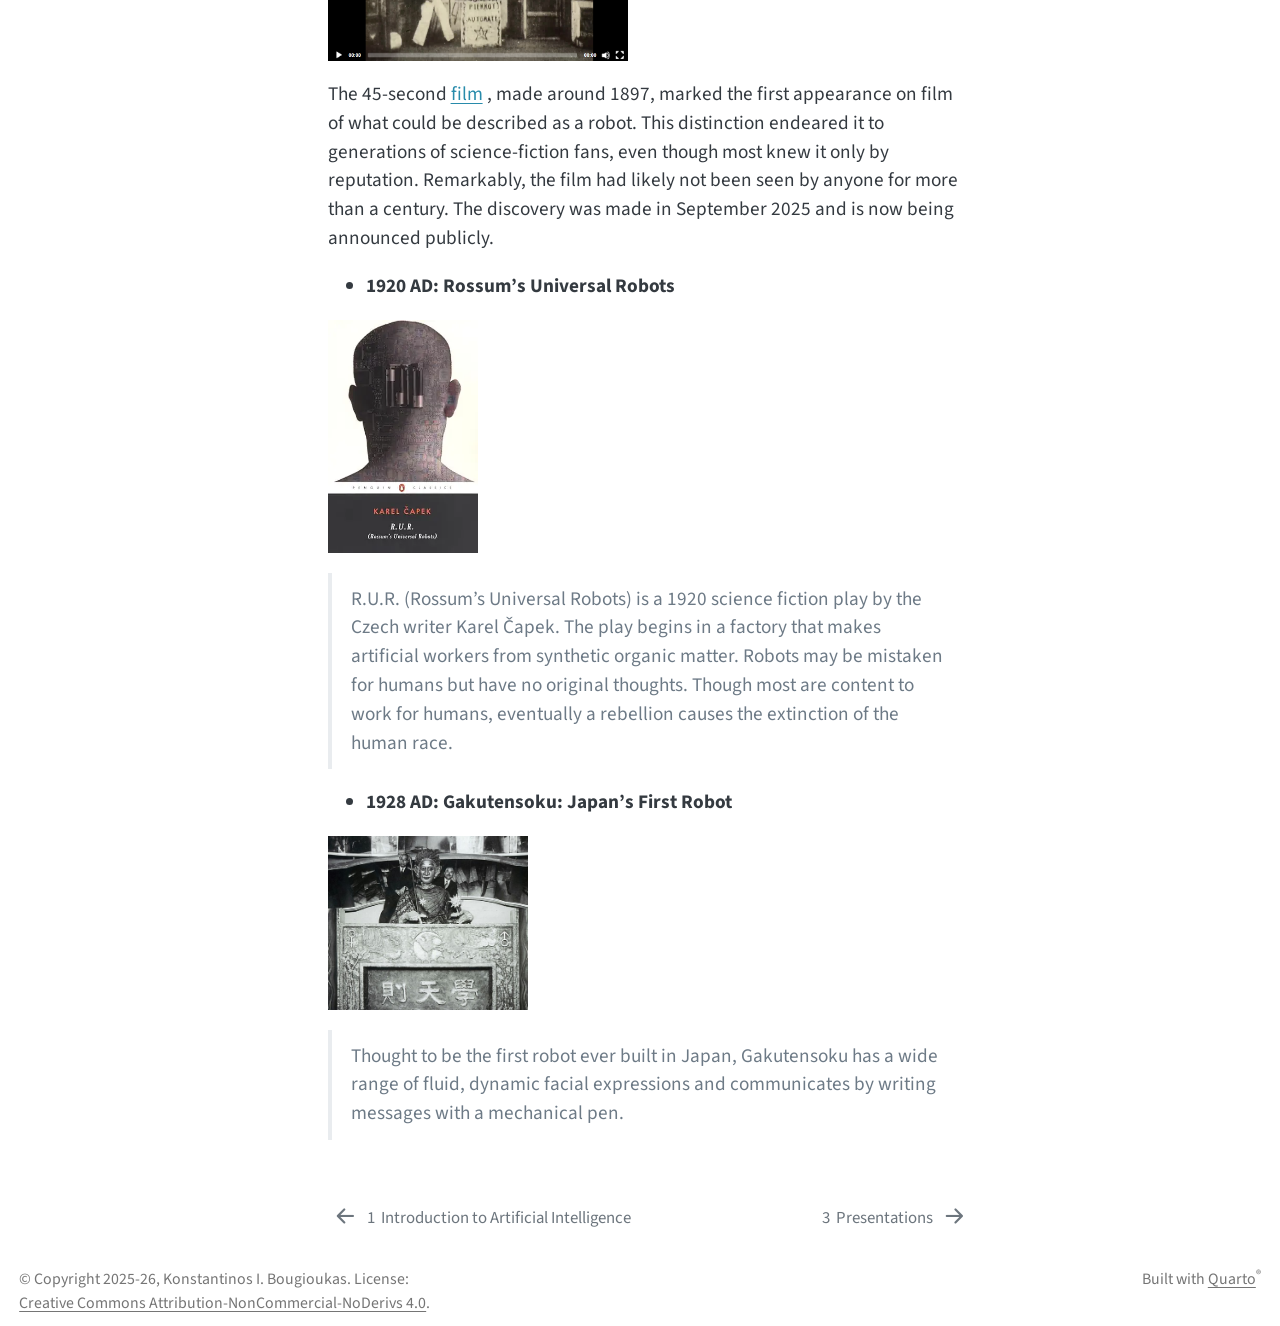
==== commit 2d49dd51: "0.1.5" ====
--- a/_book/history.html
+++ b/_book/history.html
@@ -193,11 +193,23 @@
 <p>In the late 2nd to early 1st century BCE, the Antikythera mechanism — an ancient Greek hand‑powered device often described as the world’s earliest known analog computer — was designed with interlocking bronze gears and dials to calculate and display astronomical information such as the positions of the sun, moon, and planets and to predict celestial events like eclipses.</p>
 </blockquote>
 <ul>
-<li><strong>1920 BC: Rossum’s Universal Robots</strong></li>
+<li><strong>1897 AD: Gugusse et l’Automate</strong></li>
 </ul>
-<p><img src="\images\rur.webp" class="img-fluid" data-column="margin" width="100"></p>
+<p><img src="\images\gugusse.png" class="img-fluid" data-column="margin" width="300"></p>
+<p>The 45-second <a href="https://www.loc.gov/item/2026125501/?loclr=blogloc">film</a> , made around 1897, marked the first appearance on film of what could be described as a robot. This distinction endeared it to generations of science-fiction fans, even though most knew it only by reputation. Remarkably, the film had likely not been seen by anyone for more than a century. The discovery was made in September 2025 and is now being announced publicly.</p>
+<ul>
+<li><strong>1920 AD: Rossum’s Universal Robots</strong></li>
+</ul>
+<p><img src="\images\rur.webp" class="img-fluid" data-column="margin" width="150"></p>
 <blockquote class="blockquote">
 <p>R.U.R. (Rossum’s Universal Robots) is a 1920 science fiction play by the Czech writer Karel Čapek. The play begins in a factory that makes artificial workers from synthetic organic matter. Robots may be mistaken for humans but have no original thoughts. Though most are content to work for humans, eventually a rebellion causes the extinction of the human race.</p>
+</blockquote>
+<ul>
+<li><strong>1928 AD: Gakutensoku: Japan’s First Robot</strong></li>
+</ul>
+<p><img src="\images\gakutensokuold.jpg" class="img-fluid" data-column="margin" width="200"></p>
+<blockquote class="blockquote">
+<p>Thought to be the first robot ever built in Japan, Gakutensoku has a wide range of fluid, dynamic facial expressions and communicates by writing messages with a mechanical pen.</p>
 </blockquote>
 
 
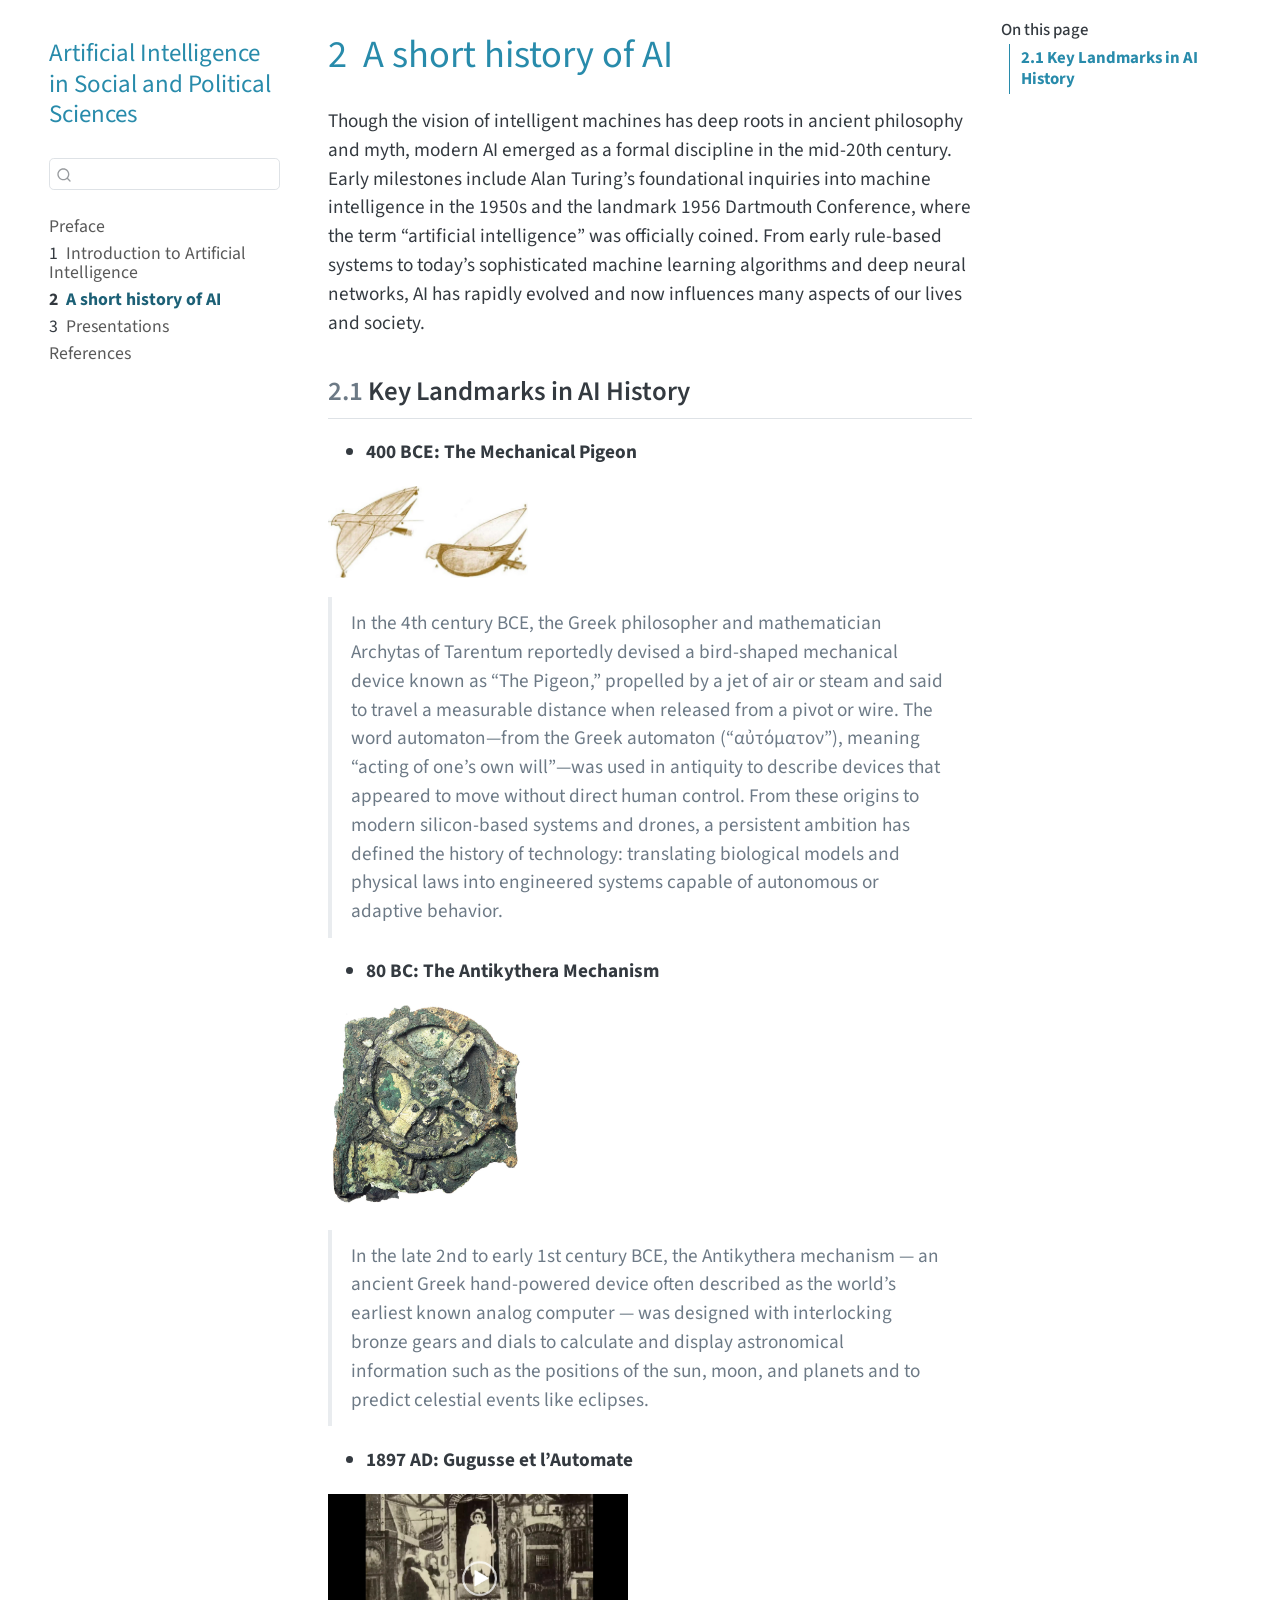
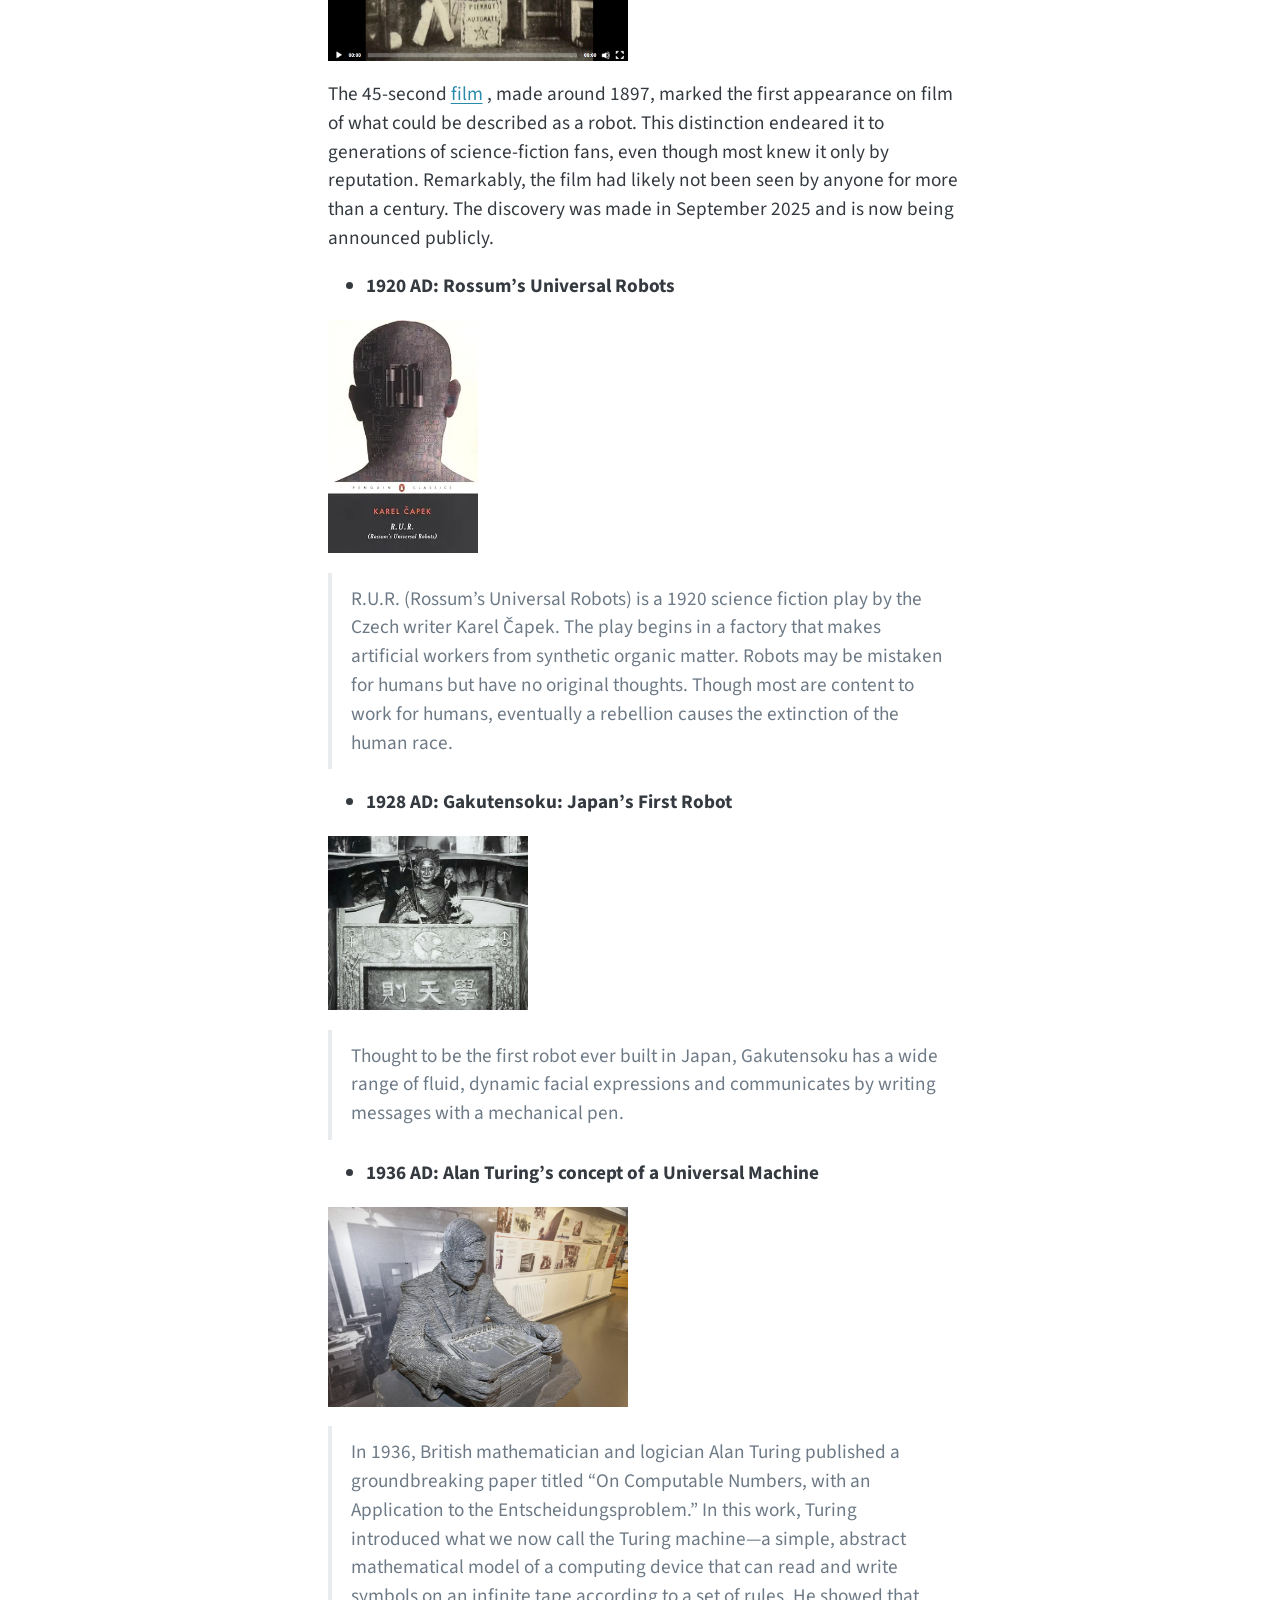
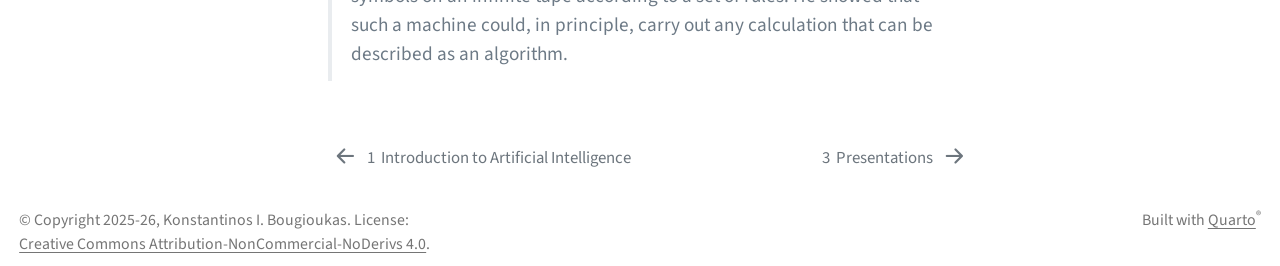
==== commit 4634e9d6: "0.1.6" ====
--- a/_book/history.html
+++ b/_book/history.html
@@ -211,6 +211,13 @@
 <blockquote class="blockquote">
 <p>Thought to be the first robot ever built in Japan, Gakutensoku has a wide range of fluid, dynamic facial expressions and communicates by writing messages with a mechanical pen.</p>
 </blockquote>
+<ul>
+<li><strong>1936 AD: Alan Turing’s concept of a Universal Machine</strong></li>
+</ul>
+<p><img src="\images\turing.jpg" class="img-fluid" data-column="margin" width="300"></p>
+<blockquote class="blockquote">
+<p>In 1936, British mathematician and logician Alan Turing published a groundbreaking paper titled “On Computable Numbers, with an Application to the Entscheidungsproblem.” In this work, Turing introduced what we now call the Turing machine—a simple, abstract mathematical model of a computing device that can read and write symbols on an infinite tape according to a set of rules. He showed that such a machine could, in principle, carry out any calculation that can be described as an algorithm.</p>
+</blockquote>
 
 
 </section>
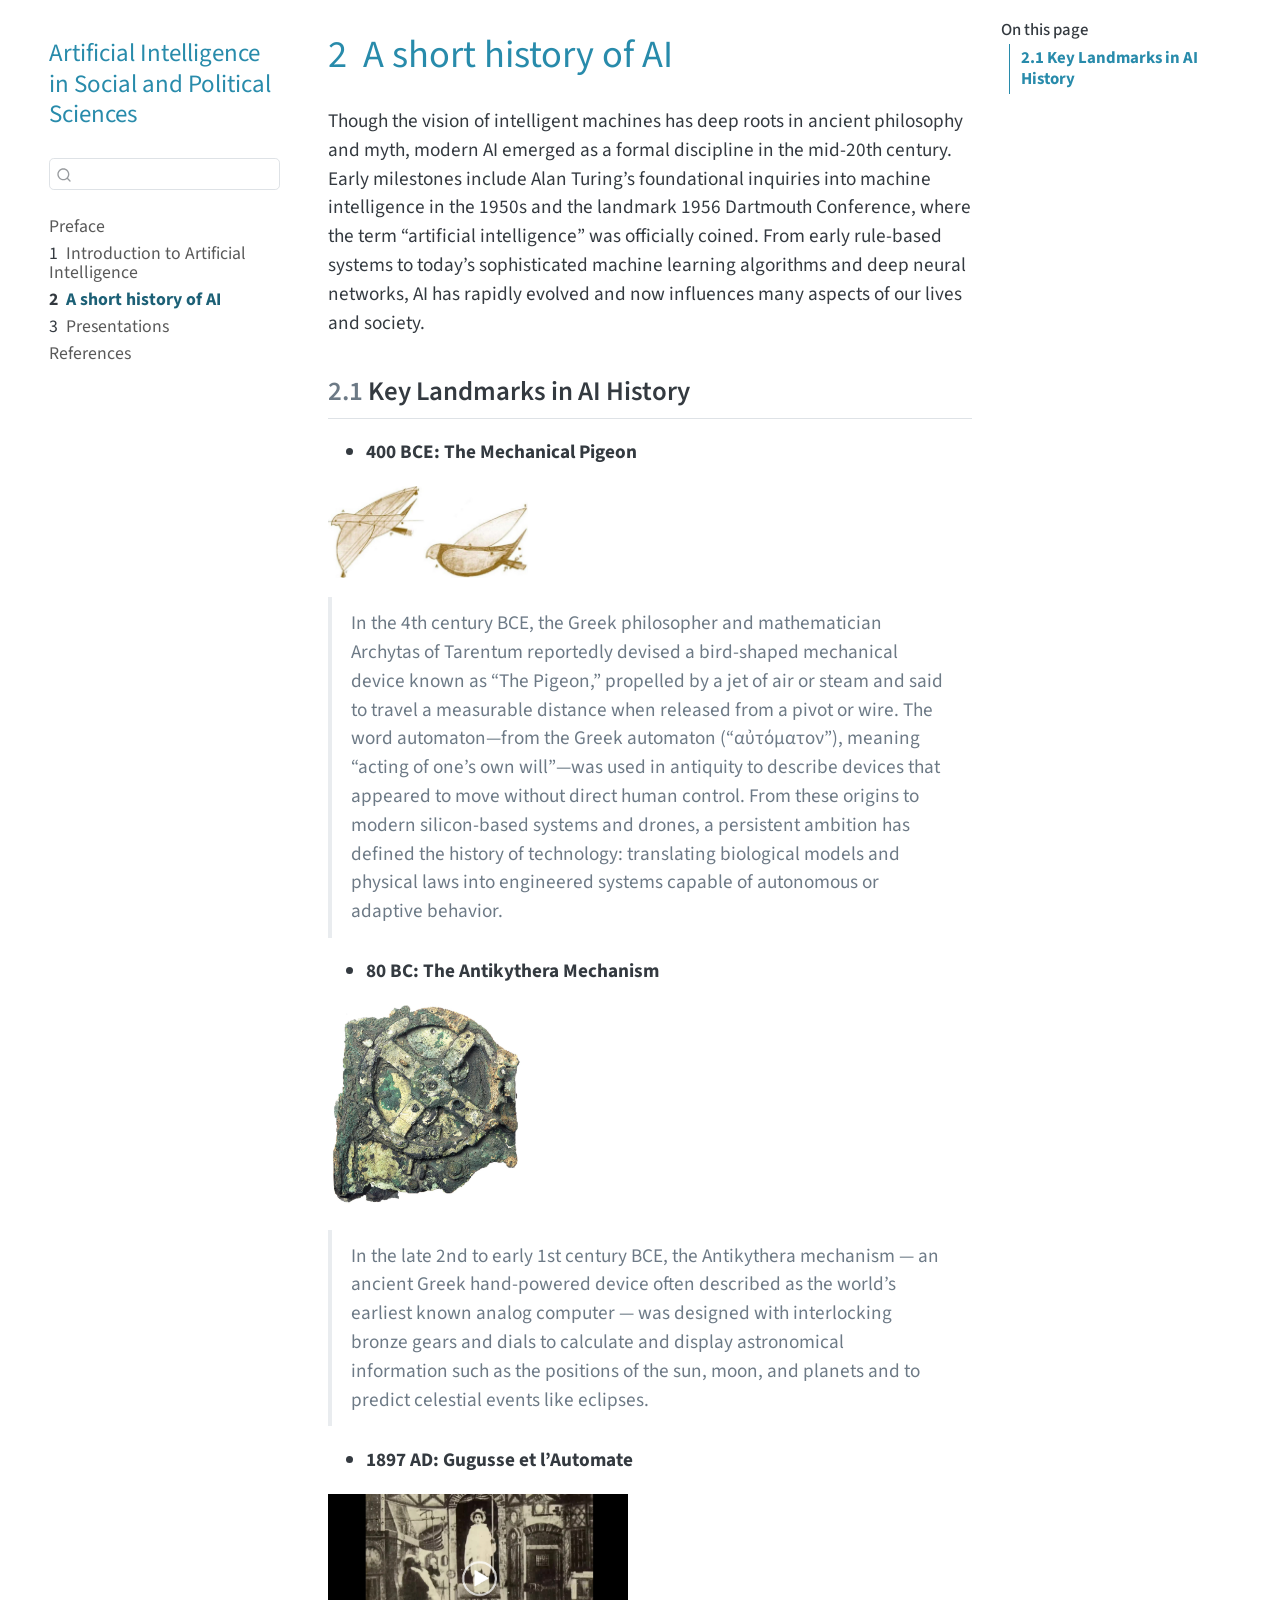
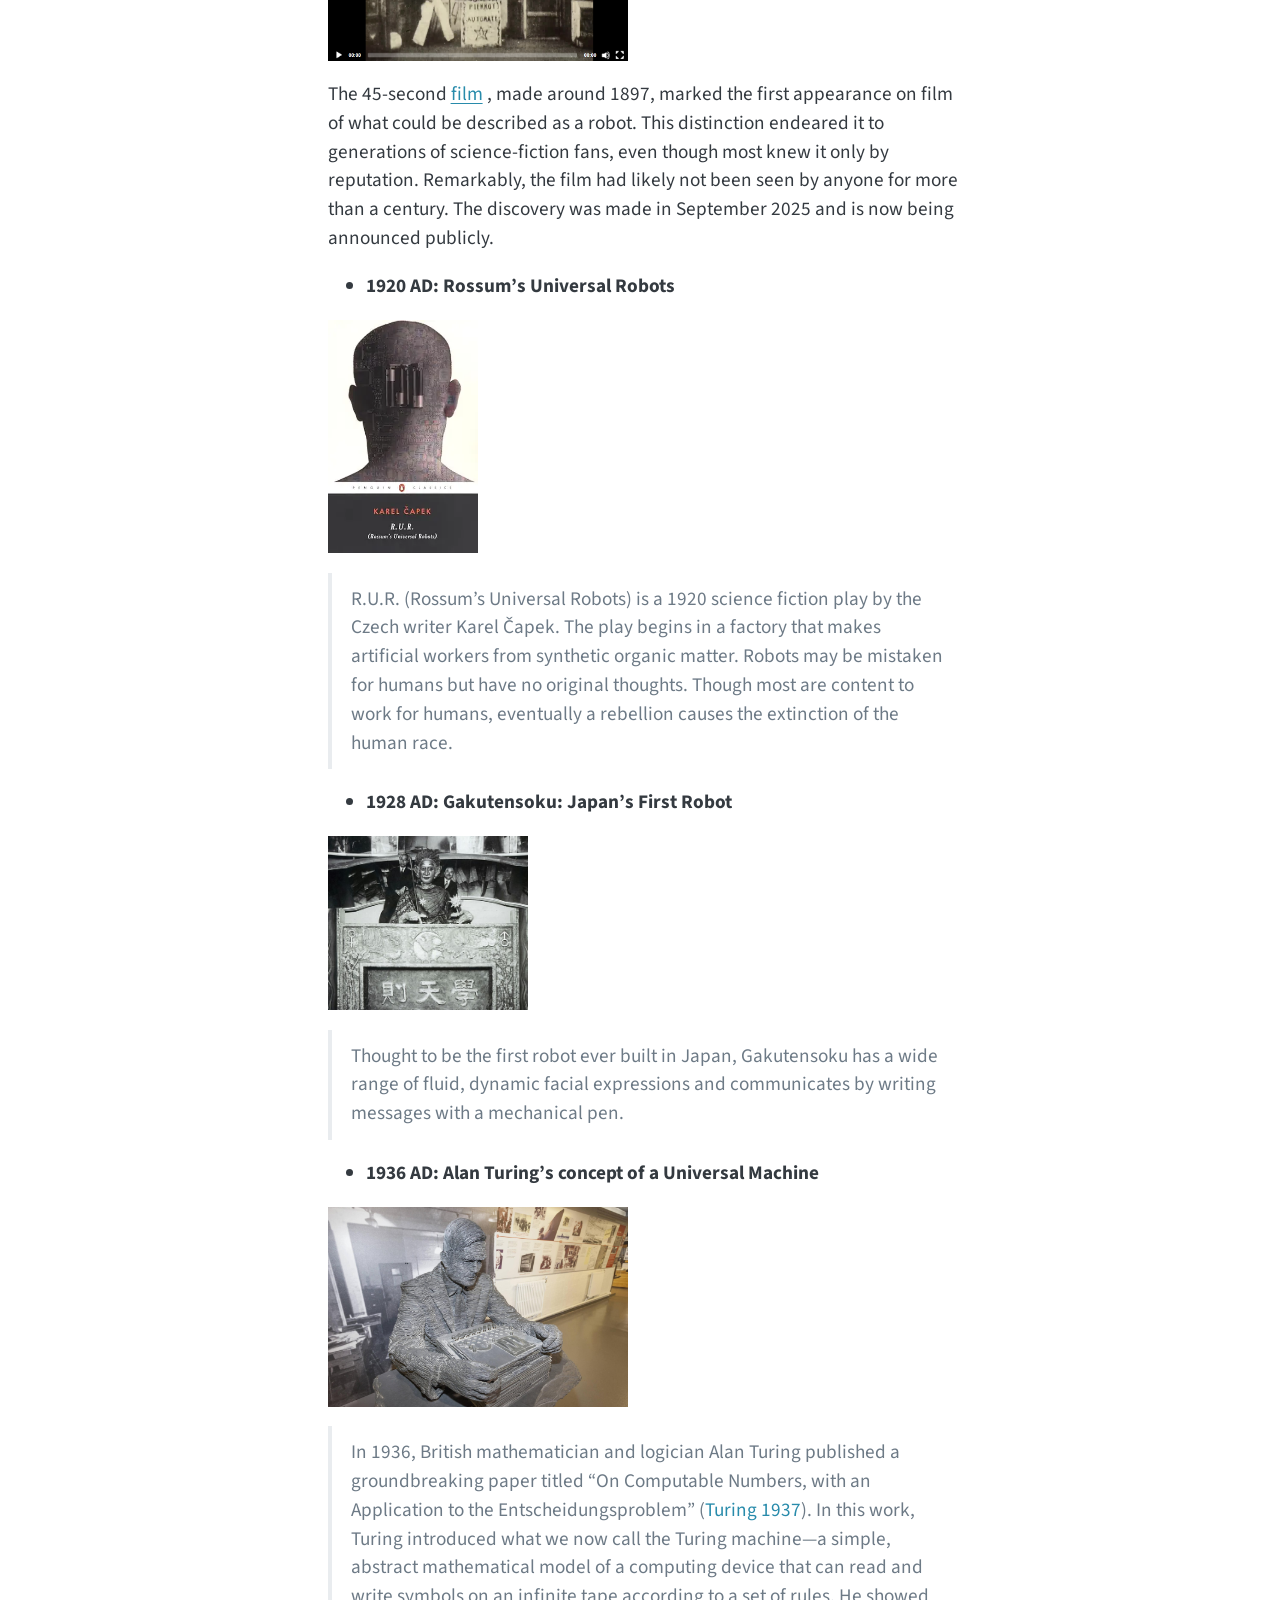
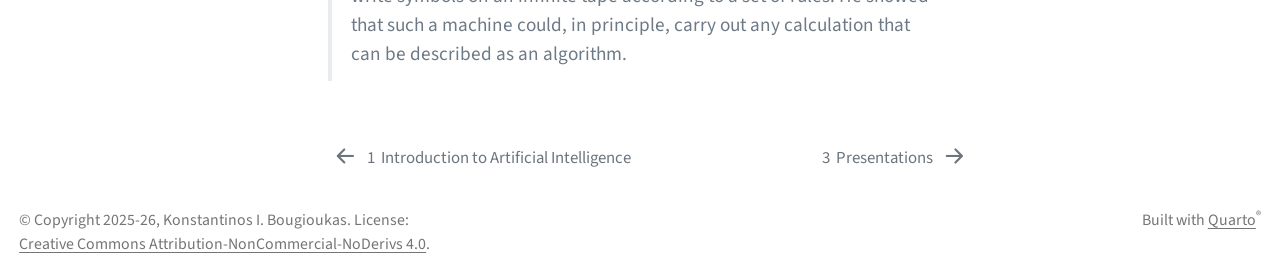
==== commit 2db0f12e: "0.1.7" ====
--- a/_book/history.html
+++ b/_book/history.html
@@ -20,7 +20,27 @@
   margin: 0 0.8em 0.2em -1em; /* quarto-specific, see https://github.com/quarto-dev/quarto-cli/issues/4556 */ 
   vertical-align: middle;
 }
-</style>
+/* CSS for citations */
+div.csl-bib-body { }
+div.csl-entry {
+  clear: both;
+  margin-bottom: 0em;
+}
+.hanging-indent div.csl-entry {
+  margin-left:2em;
+  text-indent:-2em;
+}
+div.csl-left-margin {
+  min-width:2em;
+  float:left;
+}
+div.csl-right-inline {
+  margin-left:2em;
+  padding-left:1em;
+}
+div.csl-indent {
+  margin-left: 2em;
+}</style>
 
 
 <script src="site_libs/quarto-nav/quarto-nav.js"></script>
@@ -216,10 +236,15 @@
 </ul>
 <p><img src="\images\turing.jpg" class="img-fluid" data-column="margin" width="300"></p>
 <blockquote class="blockquote">
-<p>In 1936, British mathematician and logician Alan Turing published a groundbreaking paper titled “On Computable Numbers, with an Application to the Entscheidungsproblem.” In this work, Turing introduced what we now call the Turing machine—a simple, abstract mathematical model of a computing device that can read and write symbols on an infinite tape according to a set of rules. He showed that such a machine could, in principle, carry out any calculation that can be described as an algorithm.</p>
+<p>In 1936, British mathematician and logician Alan Turing published a groundbreaking paper titled “On Computable Numbers, with an Application to the Entscheidungsproblem” <span class="citation" data-cites="turing1937">(<a href="references.html#ref-turing1937" role="doc-biblioref">Turing 1937</a>)</span>. In this work, Turing introduced what we now call the Turing machine—a simple, abstract mathematical model of a computing device that can read and write symbols on an infinite tape according to a set of rules. He showed that such a machine could, in principle, carry out any calculation that can be described as an algorithm.</p>
 </blockquote>
 
 
+<div id="refs" class="references csl-bib-body hanging-indent" data-entry-spacing="0" role="list" style="display: none">
+<div id="ref-turing1937" class="csl-entry" role="listitem">
+Turing, A. M. 1937. <span>“On Computable Numbers, with an Application to the Entscheidungsproblem.”</span> <em>Proceedings of the London Mathematical Society</em> s2-42 (1): 230–65. <a href="https://doi.org/10.1112/plms/s2-42.1.230">https://doi.org/10.1112/plms/s2-42.1.230</a>.
+</div>
+</div>
 </section>
 
 </main> <!-- /main -->
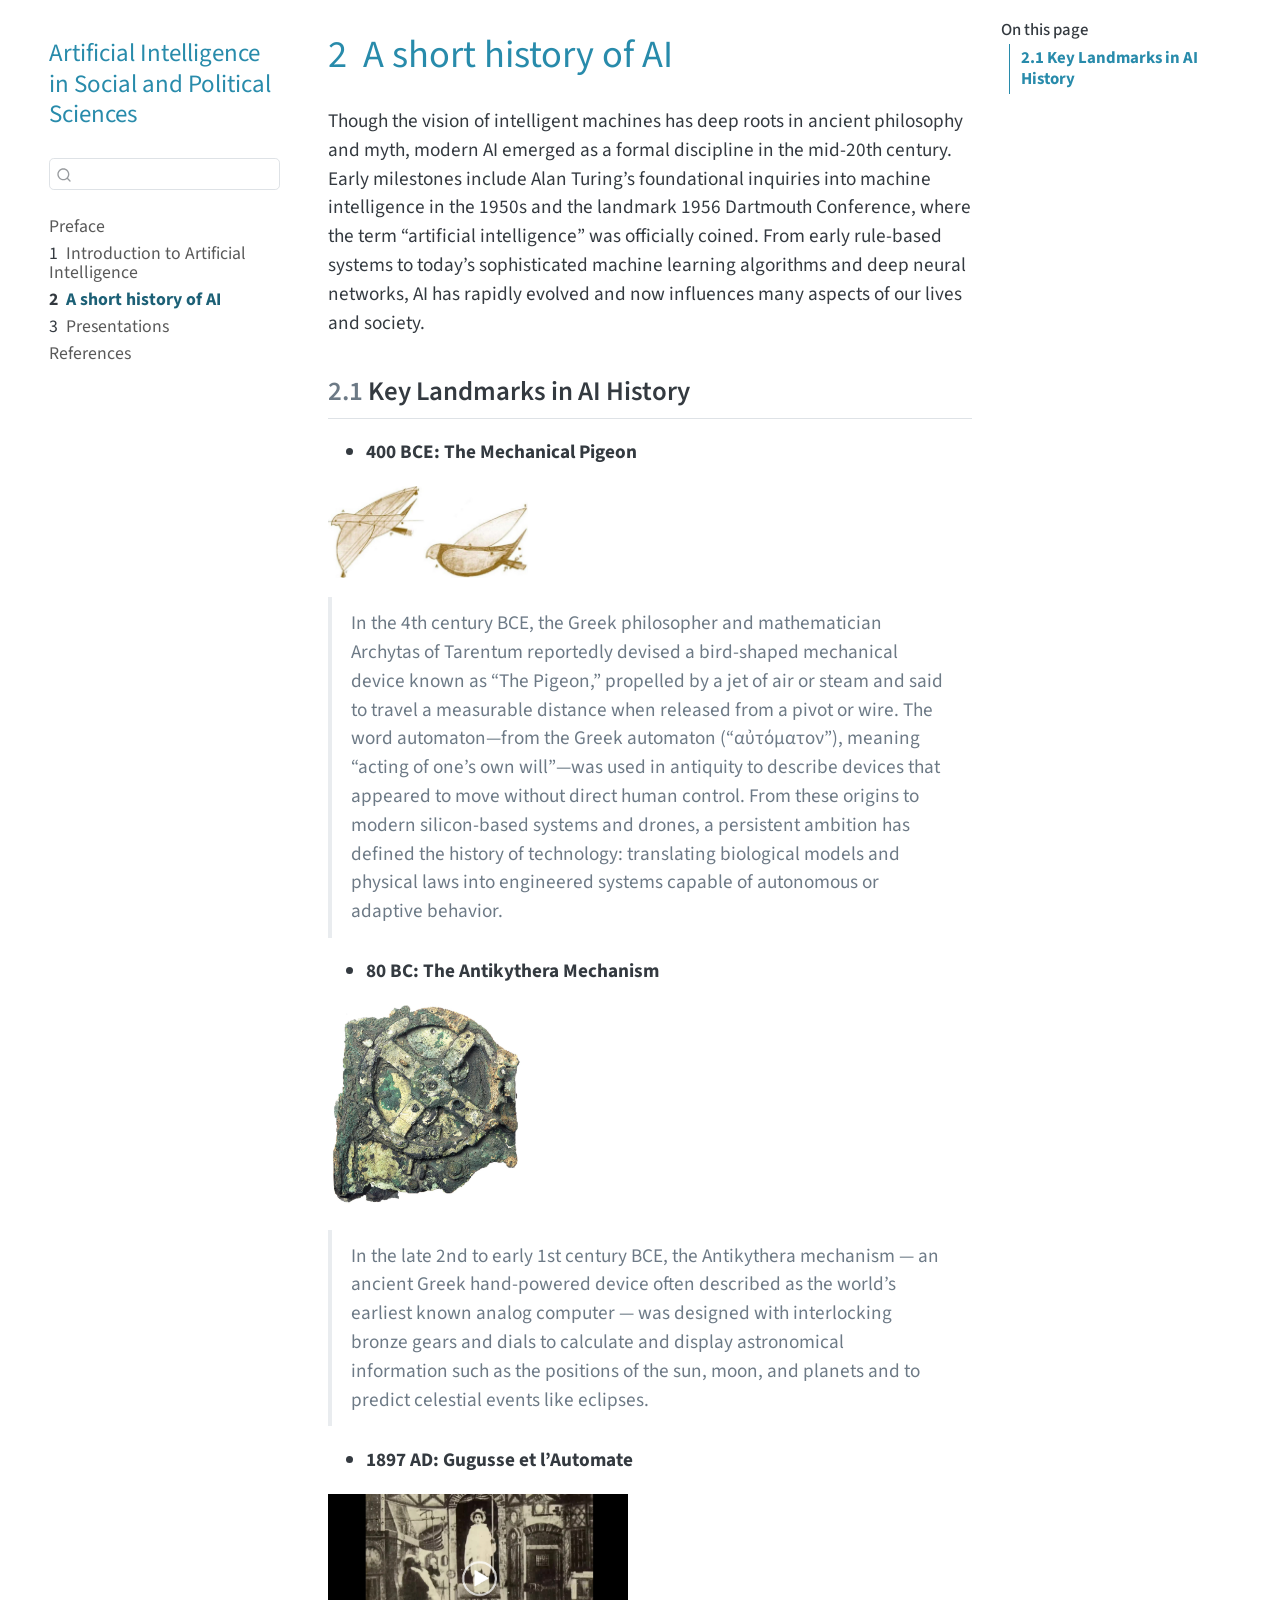
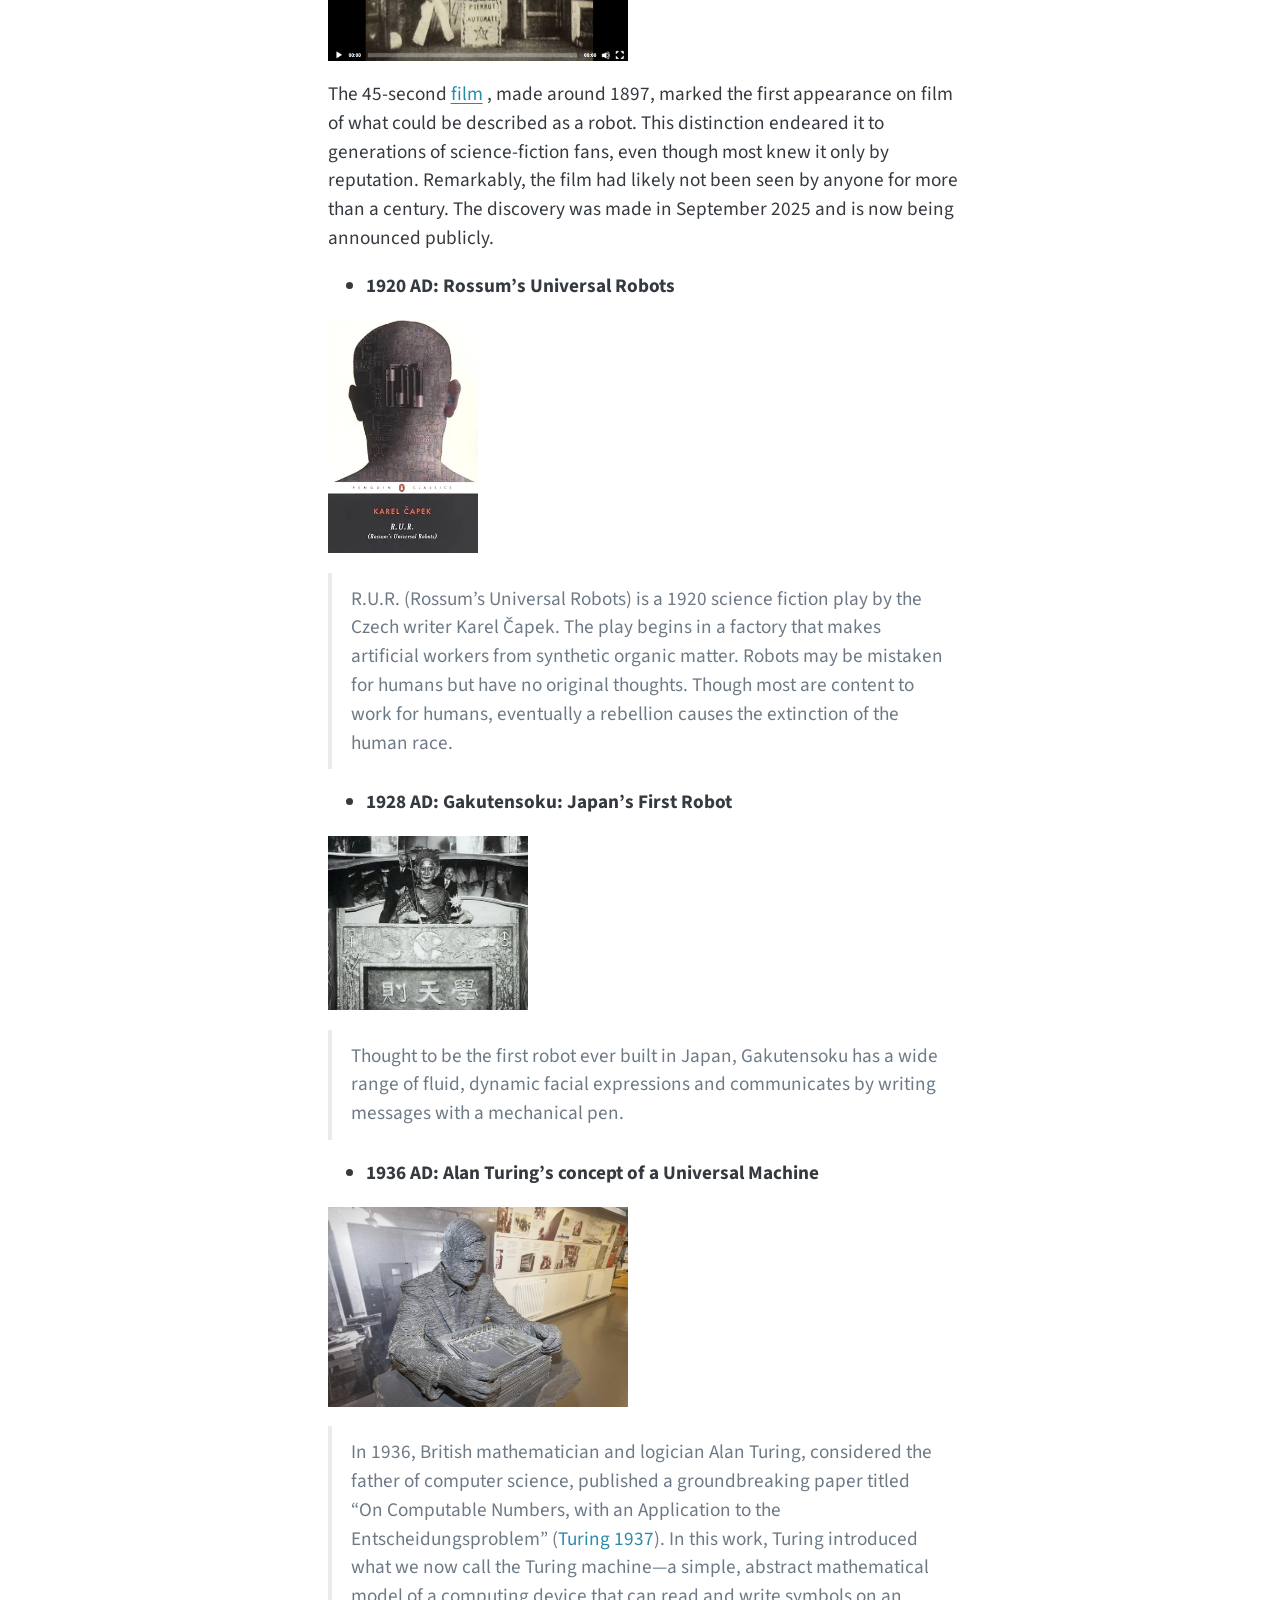
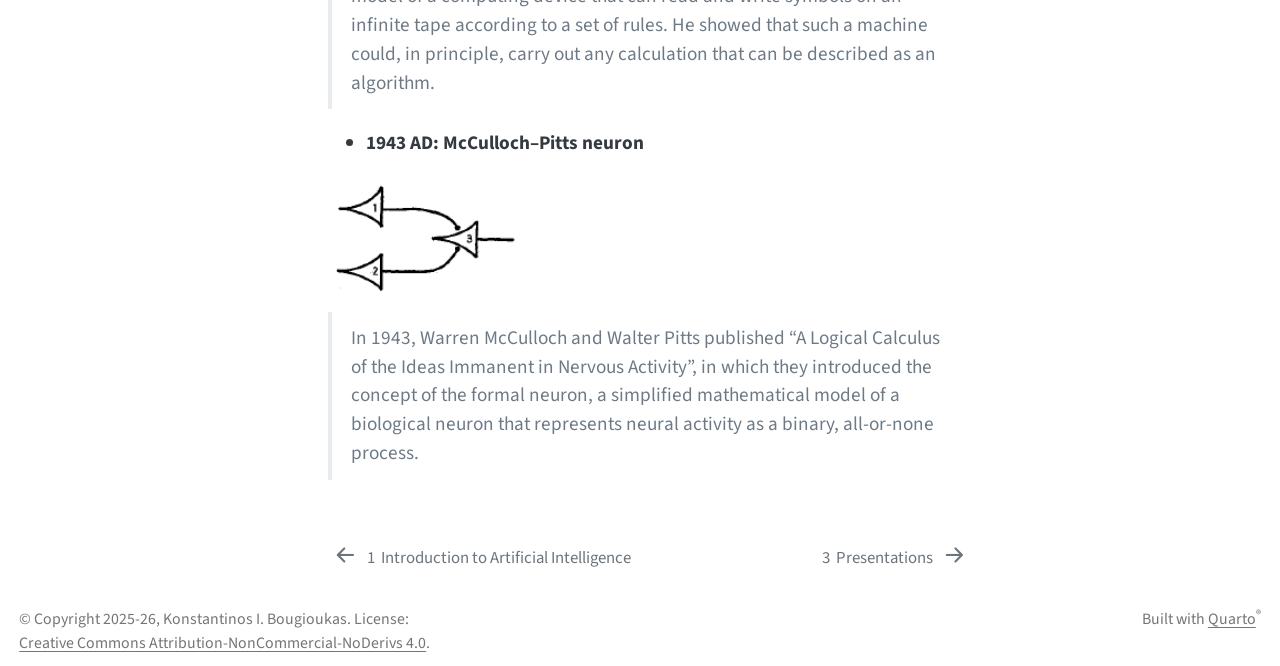
==== commit 23aeb064: "0.1.9" ====
--- a/_book/history.html
+++ b/_book/history.html
@@ -236,7 +236,14 @@
 </ul>
 <p><img src="\images\turing.jpg" class="img-fluid" data-column="margin" width="300"></p>
 <blockquote class="blockquote">
-<p>In 1936, British mathematician and logician Alan Turing published a groundbreaking paper titled “On Computable Numbers, with an Application to the Entscheidungsproblem” <span class="citation" data-cites="turing1937">(<a href="references.html#ref-turing1937" role="doc-biblioref">Turing 1937</a>)</span>. In this work, Turing introduced what we now call the Turing machine—a simple, abstract mathematical model of a computing device that can read and write symbols on an infinite tape according to a set of rules. He showed that such a machine could, in principle, carry out any calculation that can be described as an algorithm.</p>
+<p>In 1936, British mathematician and logician Alan Turing, considered the father of computer science, published a groundbreaking paper titled “On Computable Numbers, with an Application to the Entscheidungsproblem” <span class="citation" data-cites="turing1937">(<a href="references.html#ref-turing1937" role="doc-biblioref">Turing 1937</a>)</span>. In this work, Turing introduced what we now call the Turing machine—a simple, abstract mathematical model of a computing device that can read and write symbols on an infinite tape according to a set of rules. He showed that such a machine could, in principle, carry out any calculation that can be described as an algorithm.</p>
+</blockquote>
+<ul>
+<li><strong>1943 AD: McCulloch–Pitts neuron</strong></li>
+</ul>
+<p><img src="\images\mcculloch.png" class="img-fluid" data-column="margin" width="200"></p>
+<blockquote class="blockquote">
+<p>In 1943, Warren McCulloch and Walter Pitts published “A Logical Calculus of the Ideas Immanent in Nervous Activity”, in which they introduced the concept of the formal neuron, a simplified mathematical model of a biological neuron that represents neural activity as a binary, all-or-none process.</p>
 </blockquote>
 
 
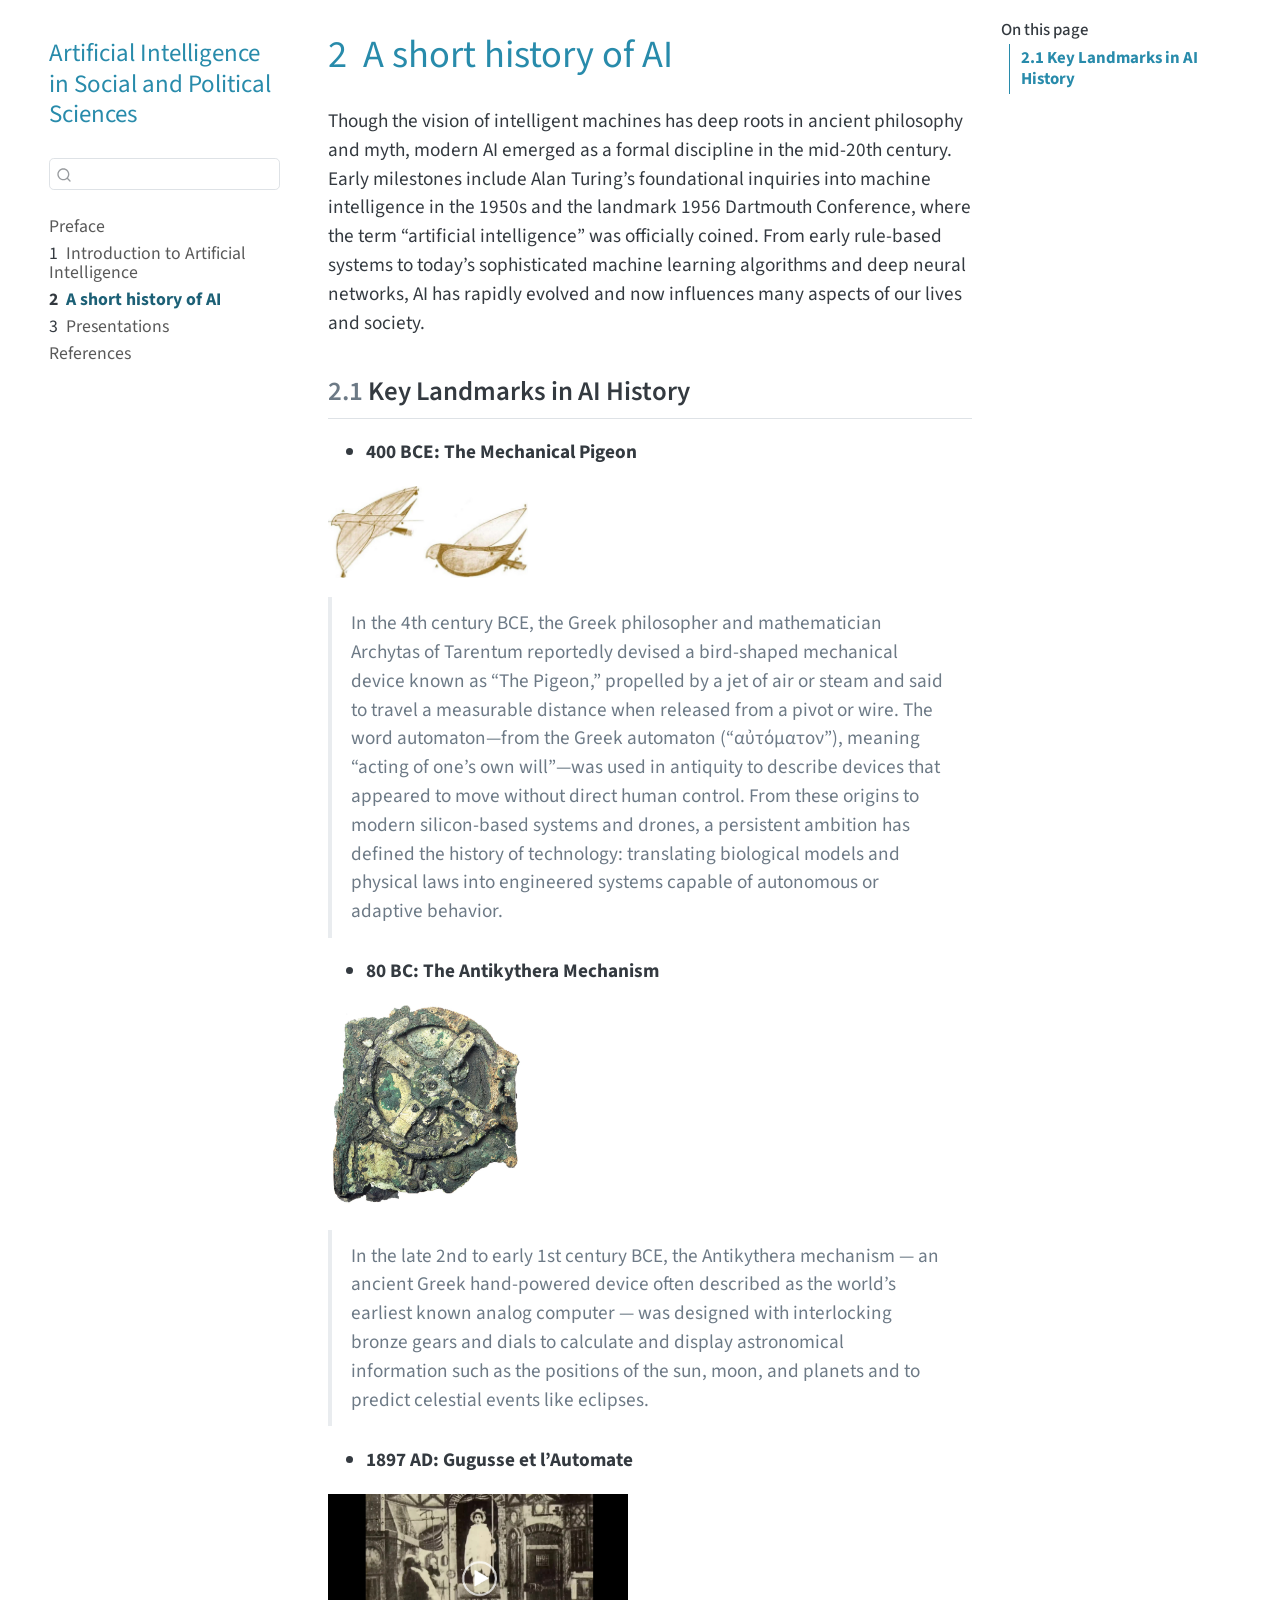
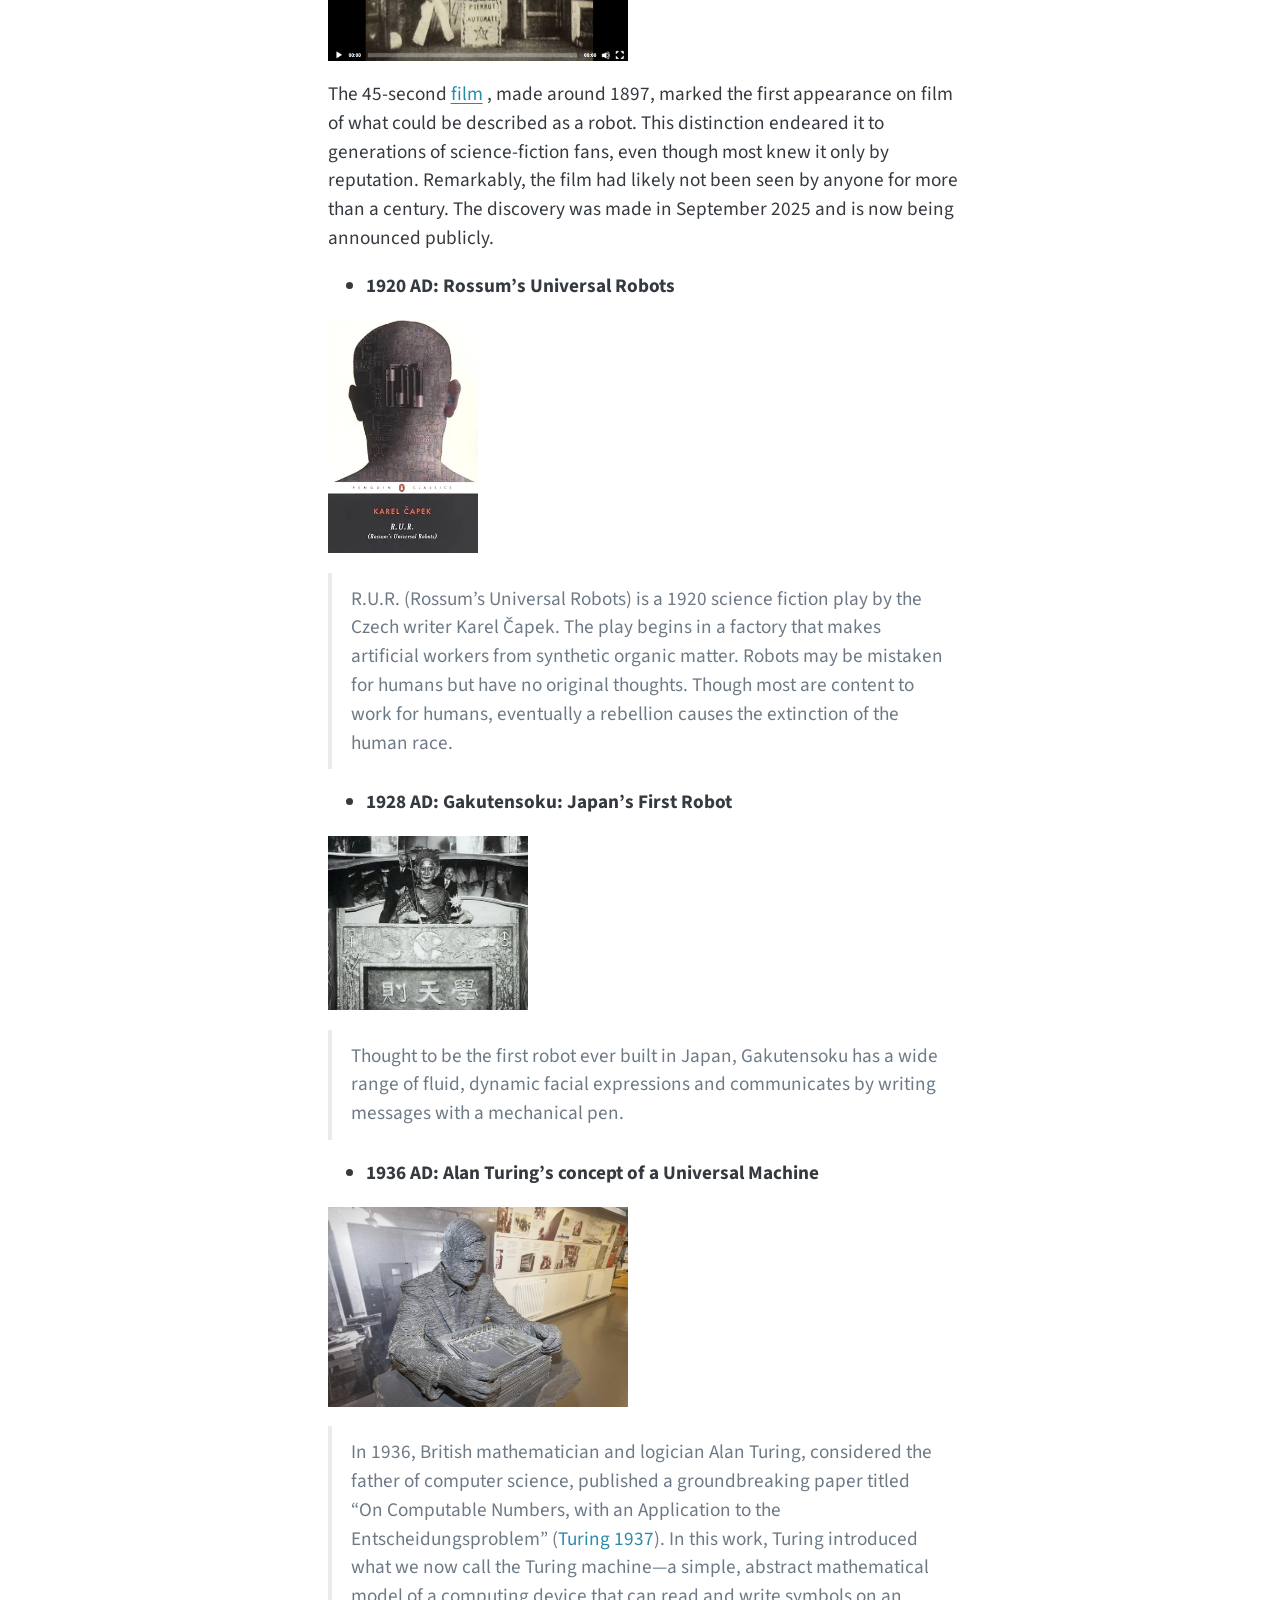
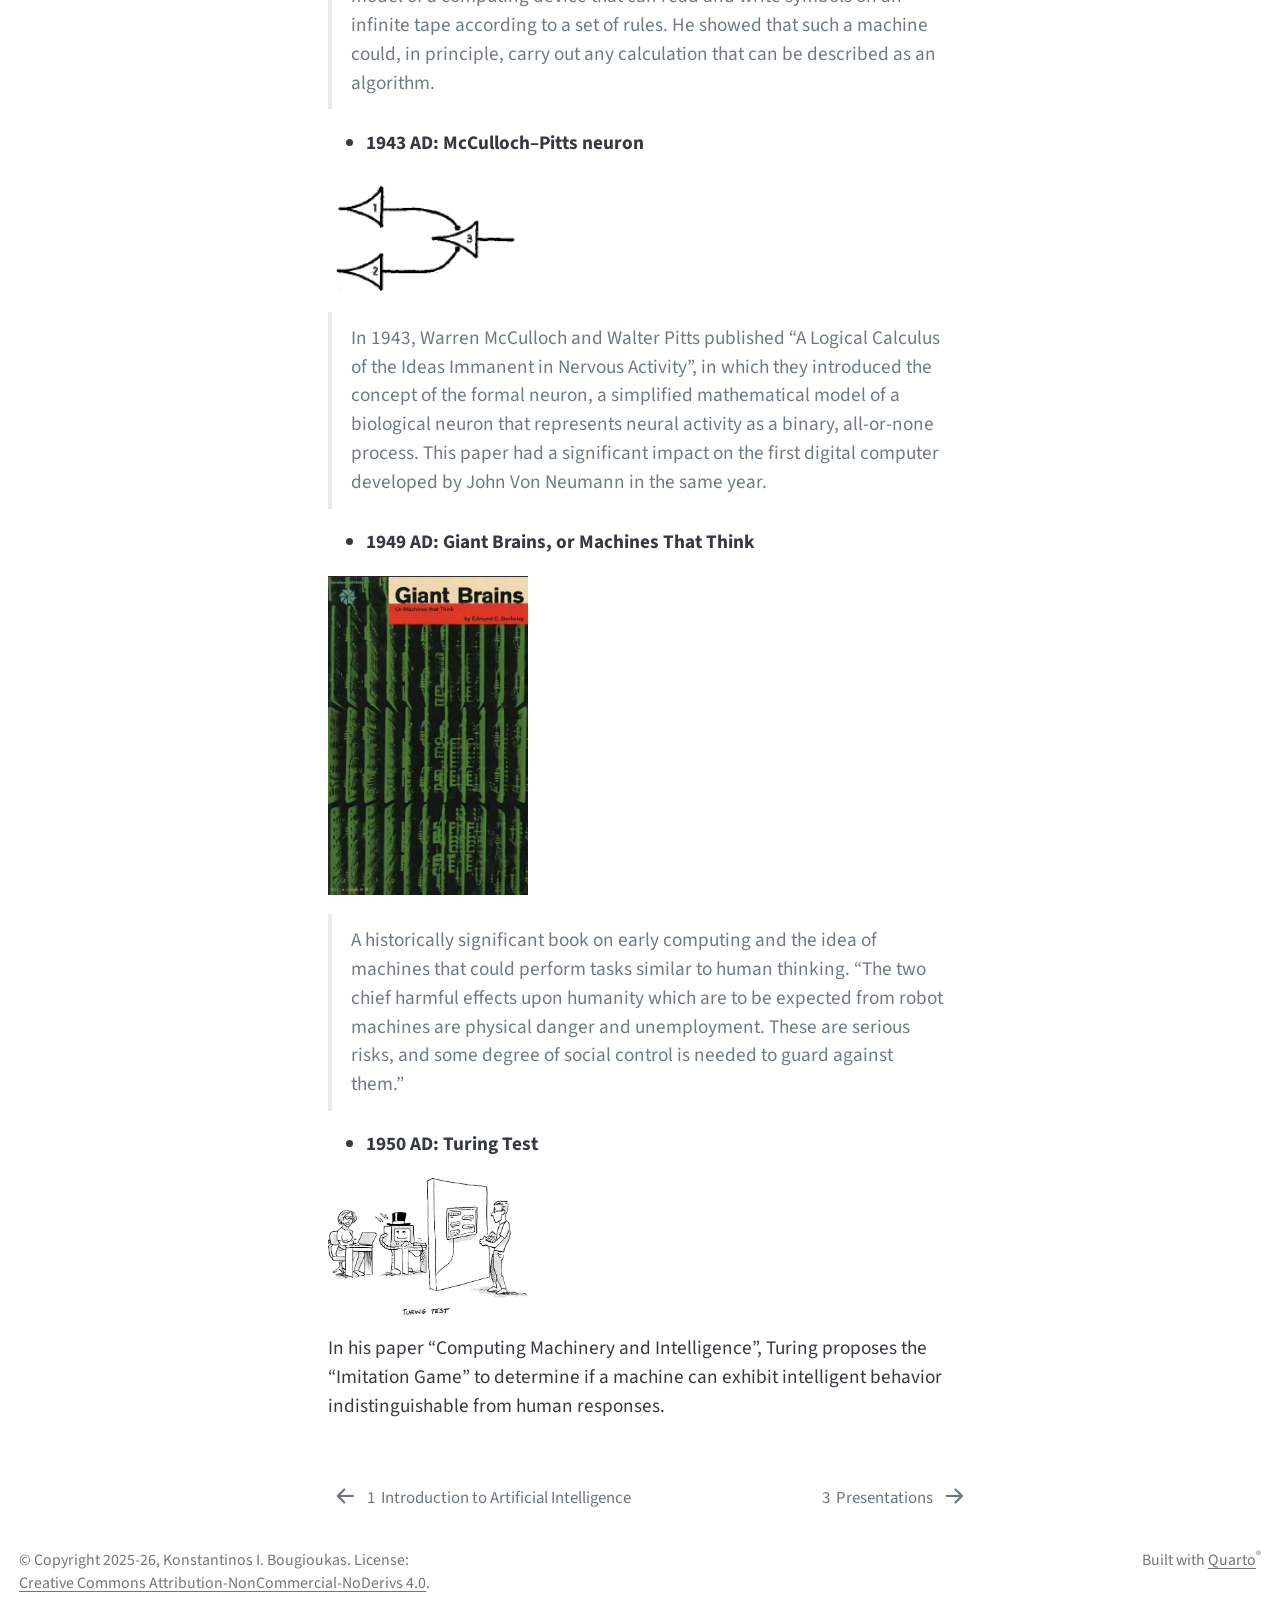
==== commit 5f4b8edb: "0.2.0" ====
--- a/_book/history.html
+++ b/_book/history.html
@@ -243,8 +243,20 @@
 </ul>
 <p><img src="\images\mcculloch.png" class="img-fluid" data-column="margin" width="200"></p>
 <blockquote class="blockquote">
-<p>In 1943, Warren McCulloch and Walter Pitts published “A Logical Calculus of the Ideas Immanent in Nervous Activity”, in which they introduced the concept of the formal neuron, a simplified mathematical model of a biological neuron that represents neural activity as a binary, all-or-none process.</p>
+<p>In 1943, Warren McCulloch and Walter Pitts published “A Logical Calculus of the Ideas Immanent in Nervous Activity”, in which they introduced the concept of the formal neuron, a simplified mathematical model of a biological neuron that represents neural activity as a binary, all-or-none process. This paper had a significant impact on the first digital computer developed by John Von Neumann in the same year.</p>
 </blockquote>
+<ul>
+<li><strong>1949 AD: Giant Brains, or Machines That Think</strong></li>
+</ul>
+<p><img src="\images\giant.png" class="img-fluid" data-column="margin" width="200"></p>
+<blockquote class="blockquote">
+<p>A historically significant book on early computing and the idea of machines that could perform tasks similar to human thinking. “The two chief harmful effects upon humanity which are to be expected from robot machines are physical danger and unemployment. These are serious risks, and some degree of social control is needed to guard against them.”</p>
+</blockquote>
+<ul>
+<li><strong>1950 AD: Turing Test</strong></li>
+</ul>
+<p><img src="\images\turingtest.jpg" class="img-fluid" data-column="margin" width="200"></p>
+<p>In his paper “Computing Machinery and Intelligence”, Turing proposes the “Imitation Game” to determine if a machine can exhibit intelligent behavior indistinguishable from human responses.</p>
 
 
 <div id="refs" class="references csl-bib-body hanging-indent" data-entry-spacing="0" role="list" style="display: none">
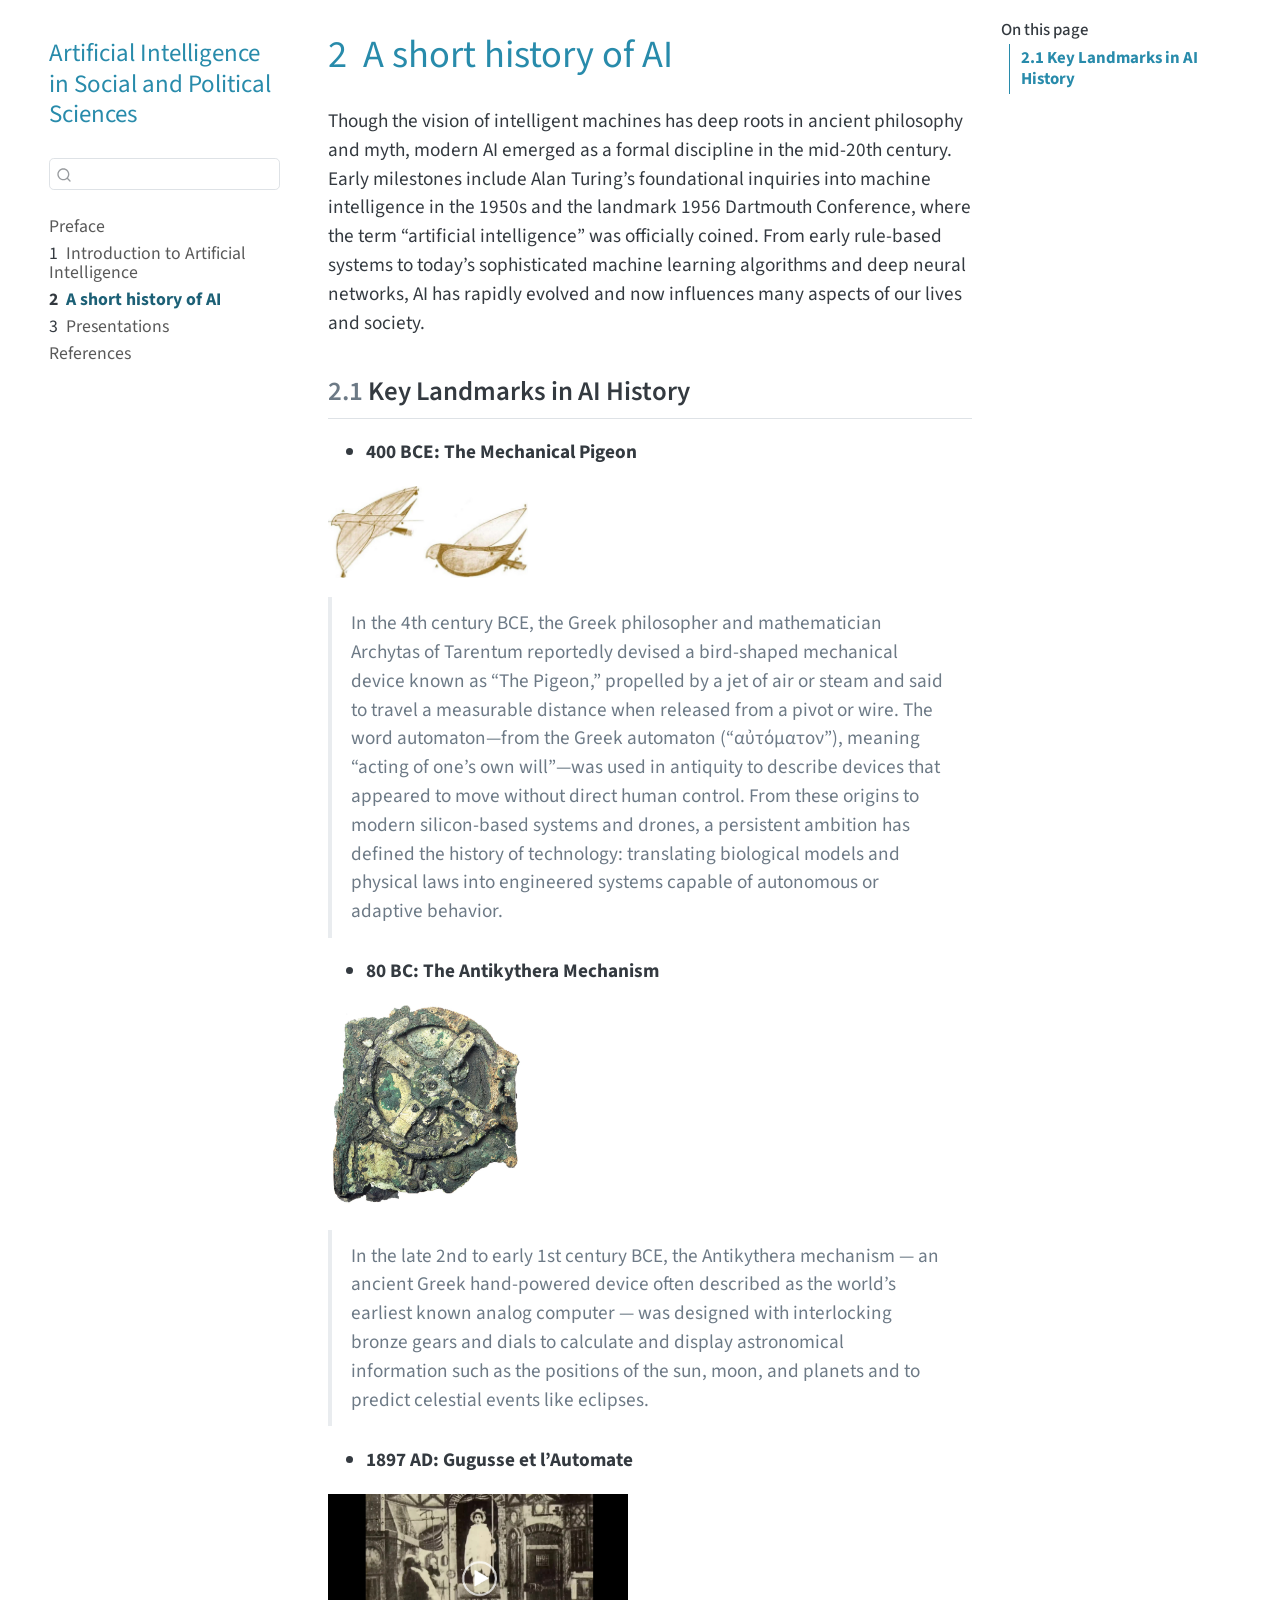
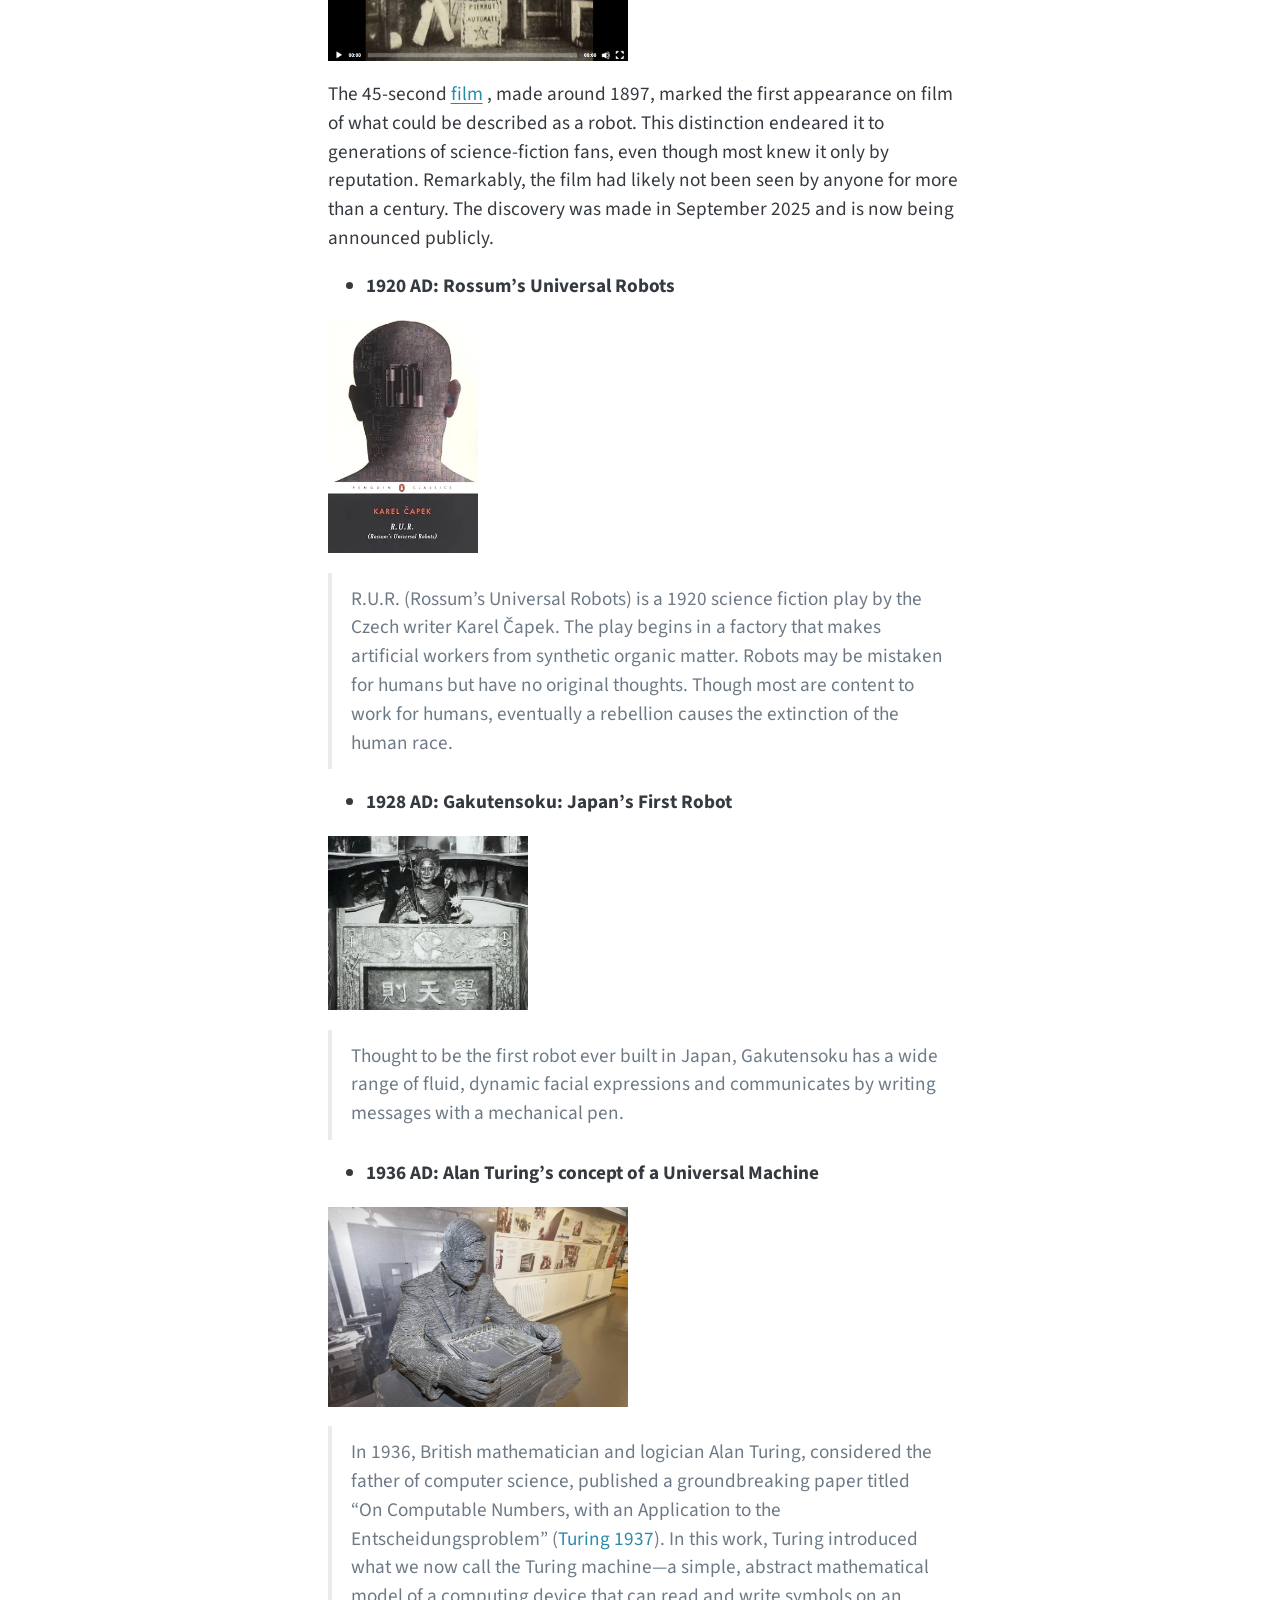
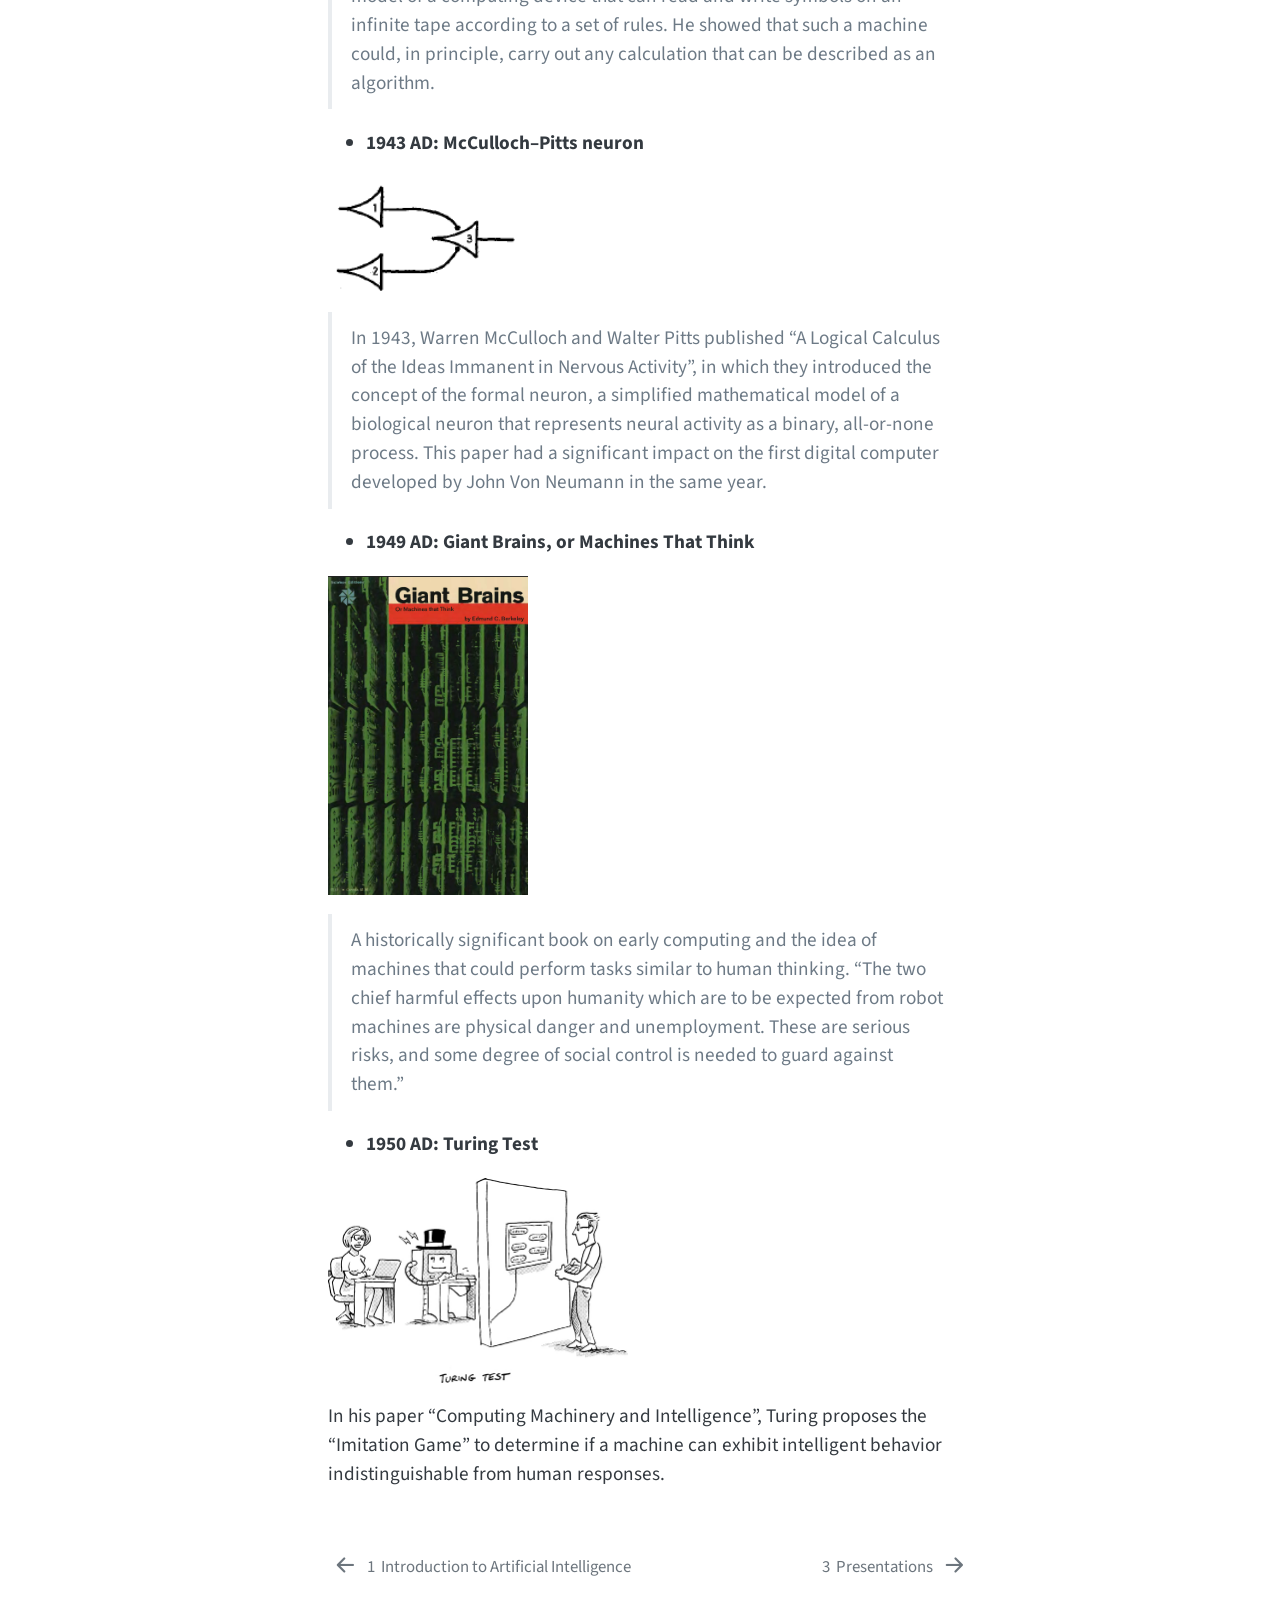
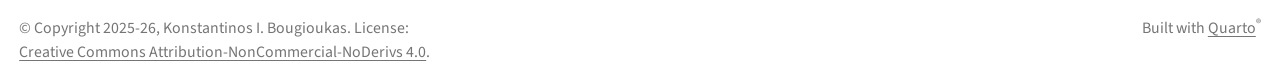
==== commit 33817cbe: "0.2.1" ====
--- a/_book/history.html
+++ b/_book/history.html
@@ -255,7 +255,7 @@
 <ul>
 <li><strong>1950 AD: Turing Test</strong></li>
 </ul>
-<p><img src="\images\turingtest.jpg" class="img-fluid" data-column="margin" width="200"></p>
+<p><img src="\images\turingtest.jpg" class="img-fluid" data-column="margin" width="300"></p>
 <p>In his paper “Computing Machinery and Intelligence”, Turing proposes the “Imitation Game” to determine if a machine can exhibit intelligent behavior indistinguishable from human responses.</p>
 
 
